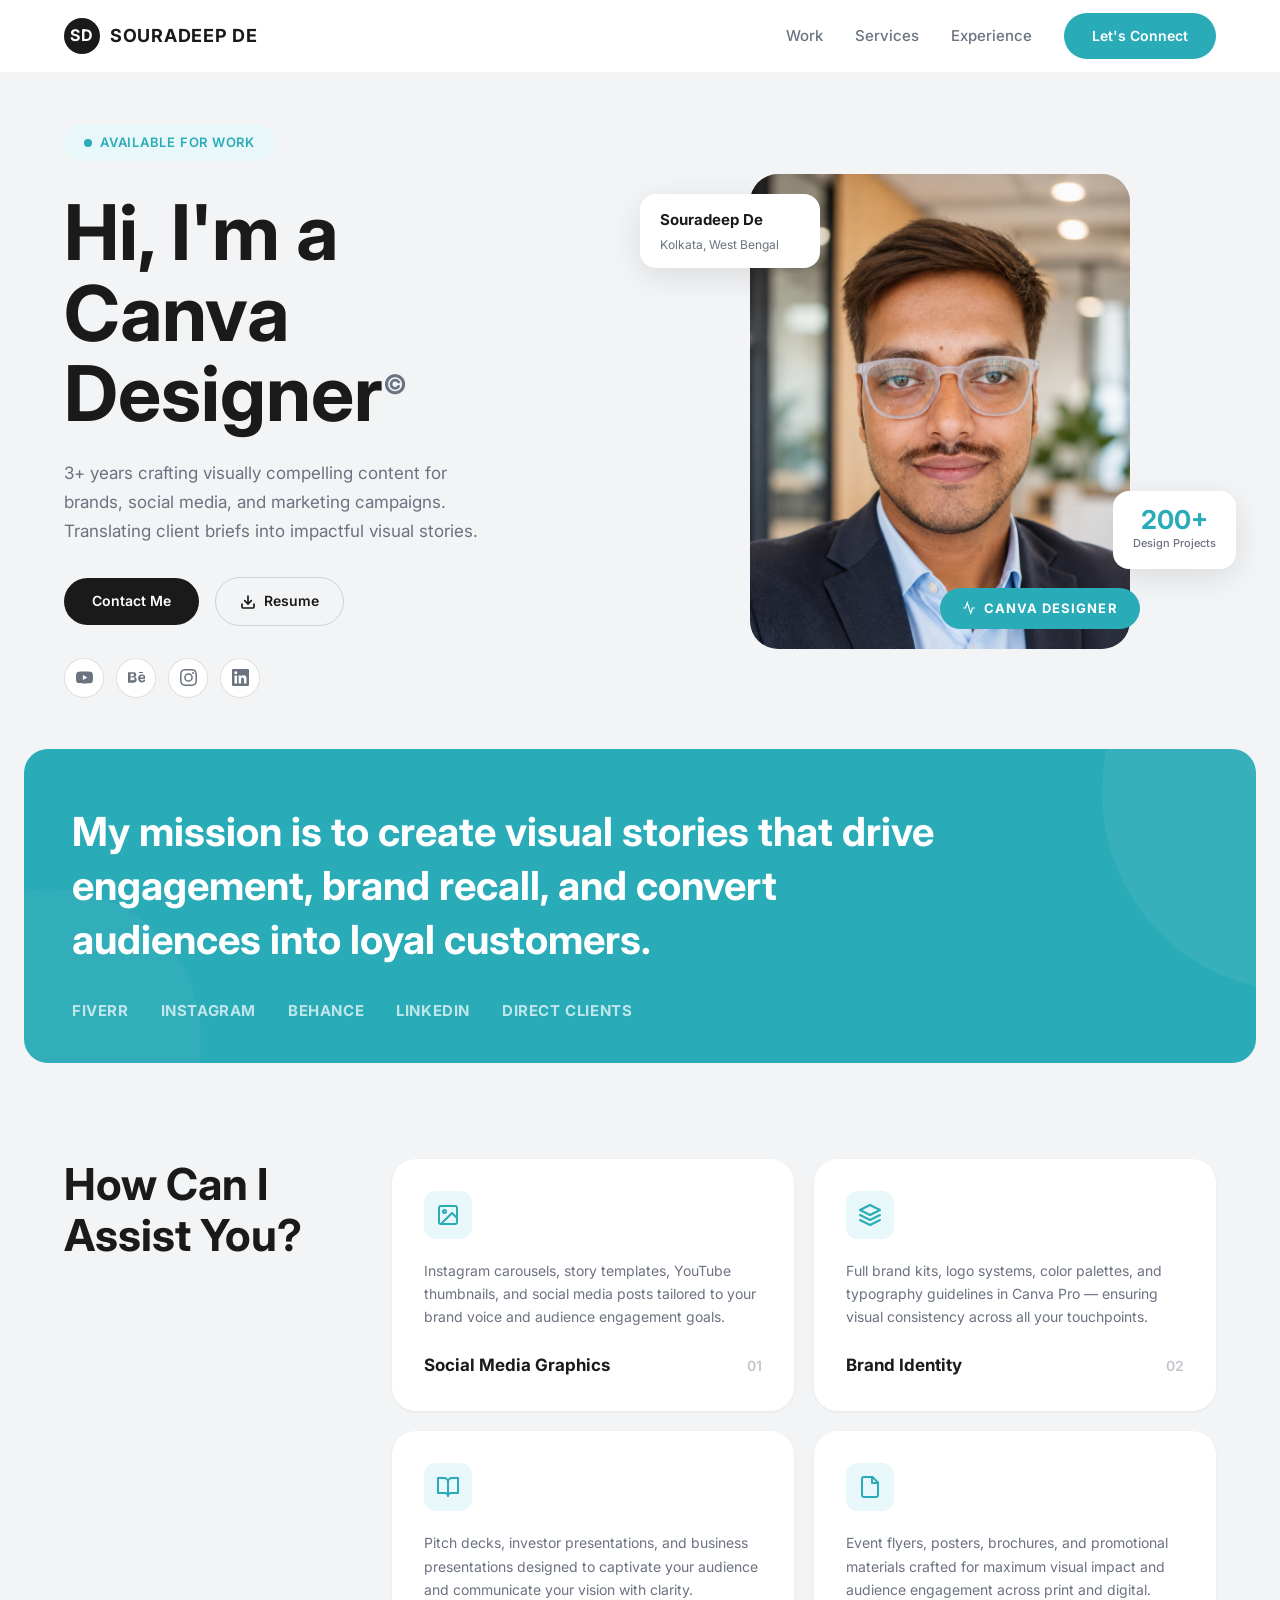
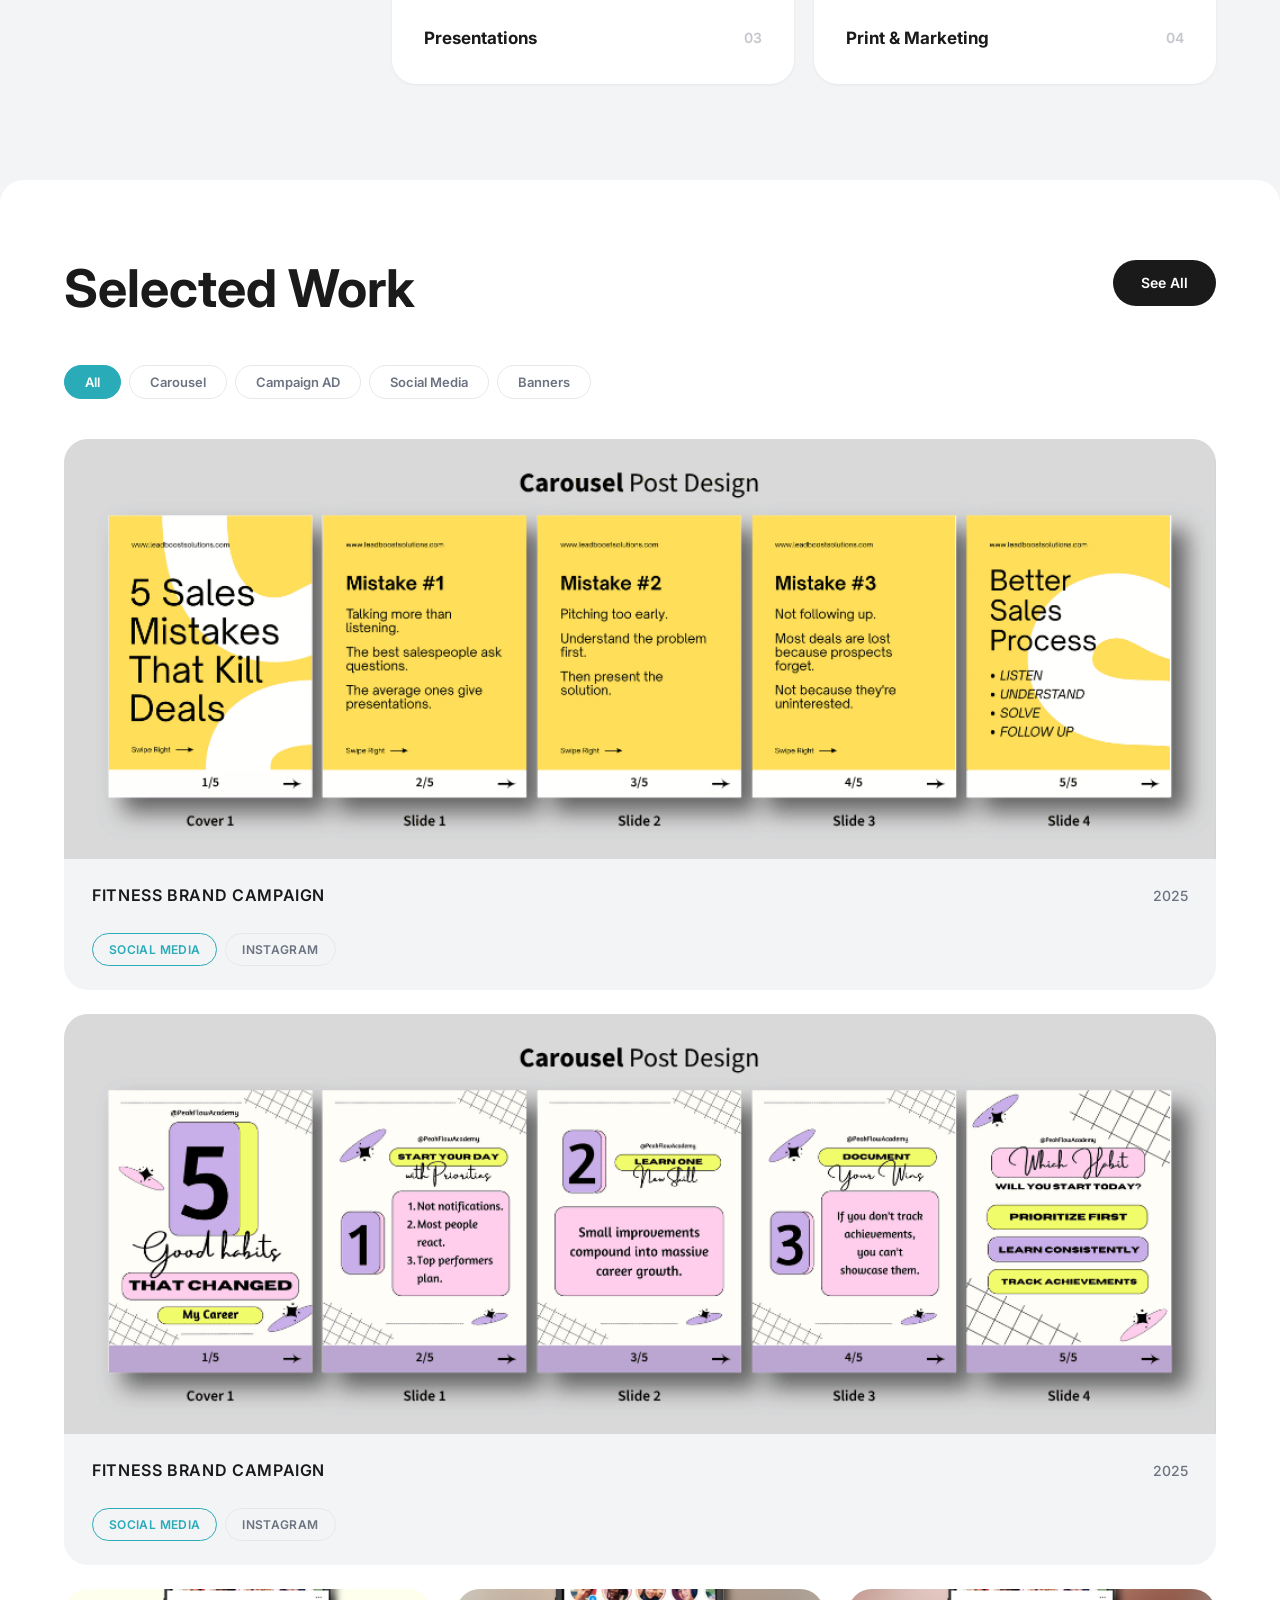
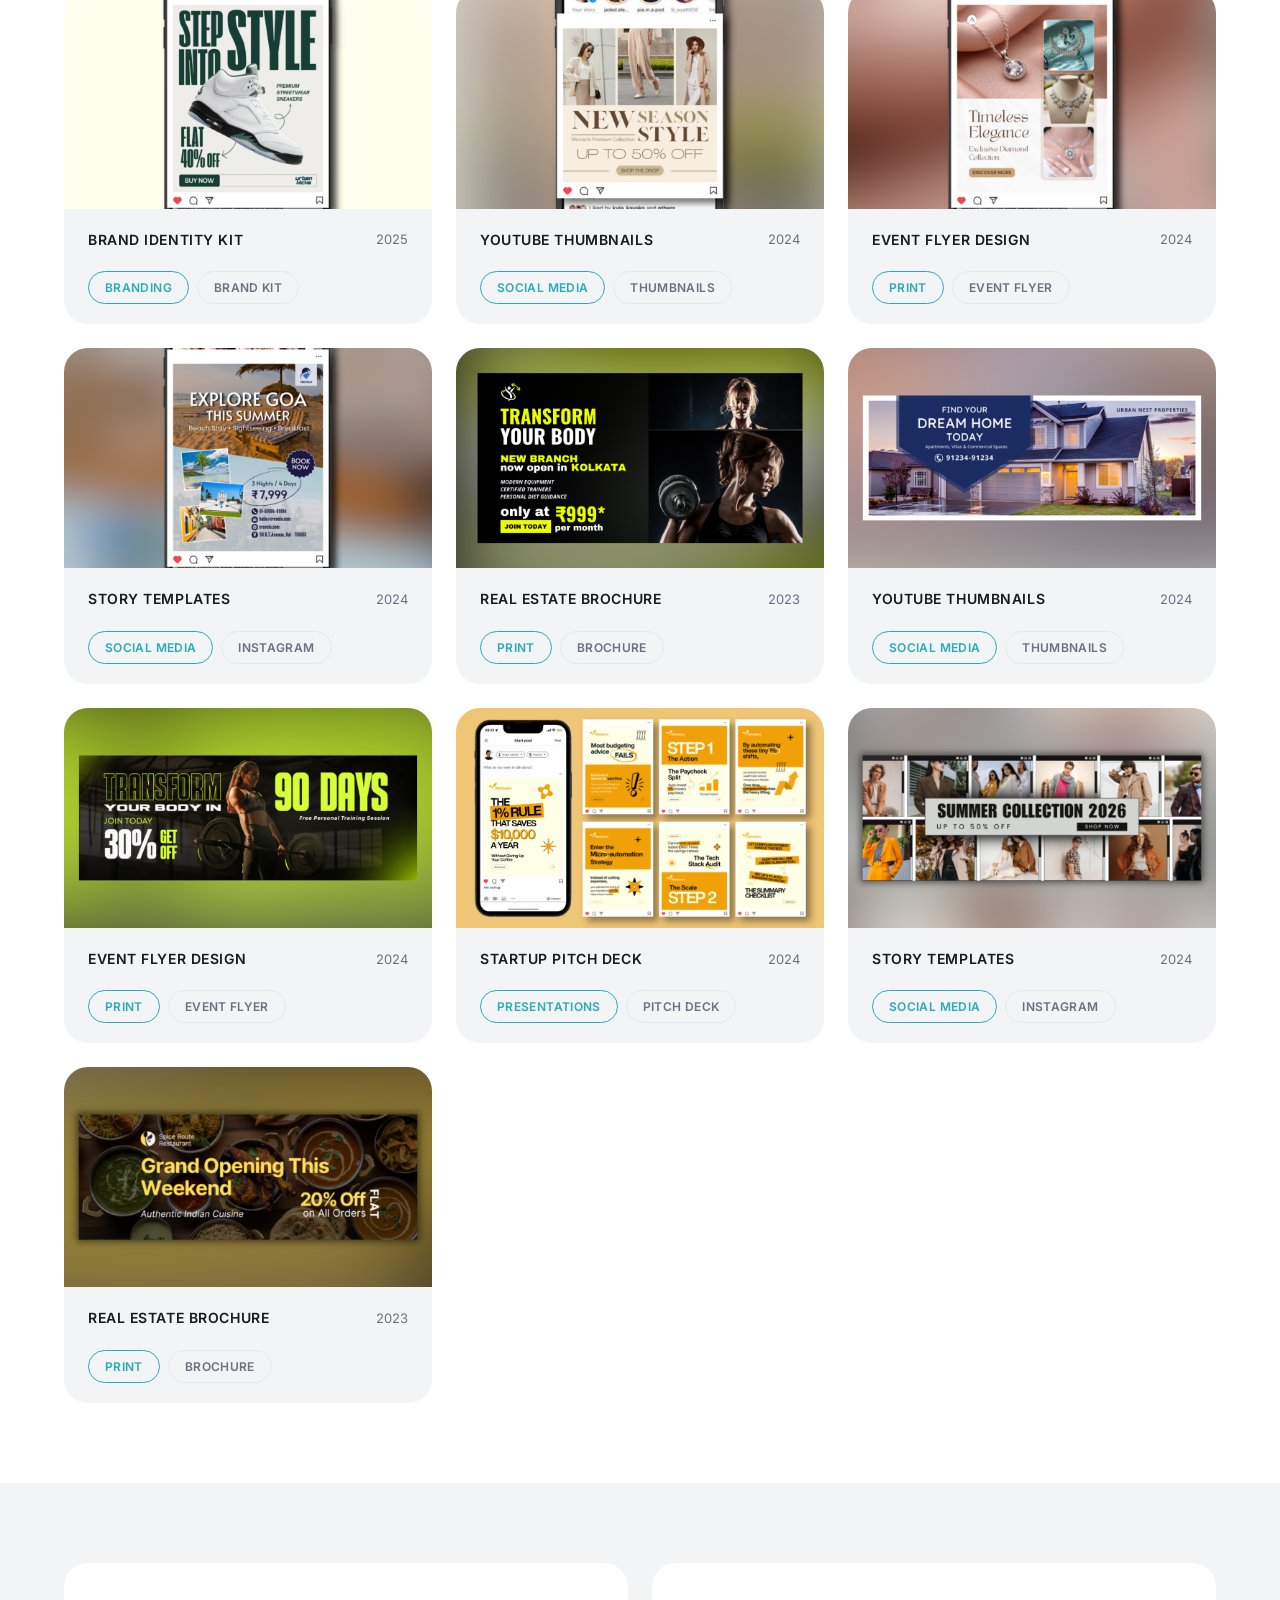
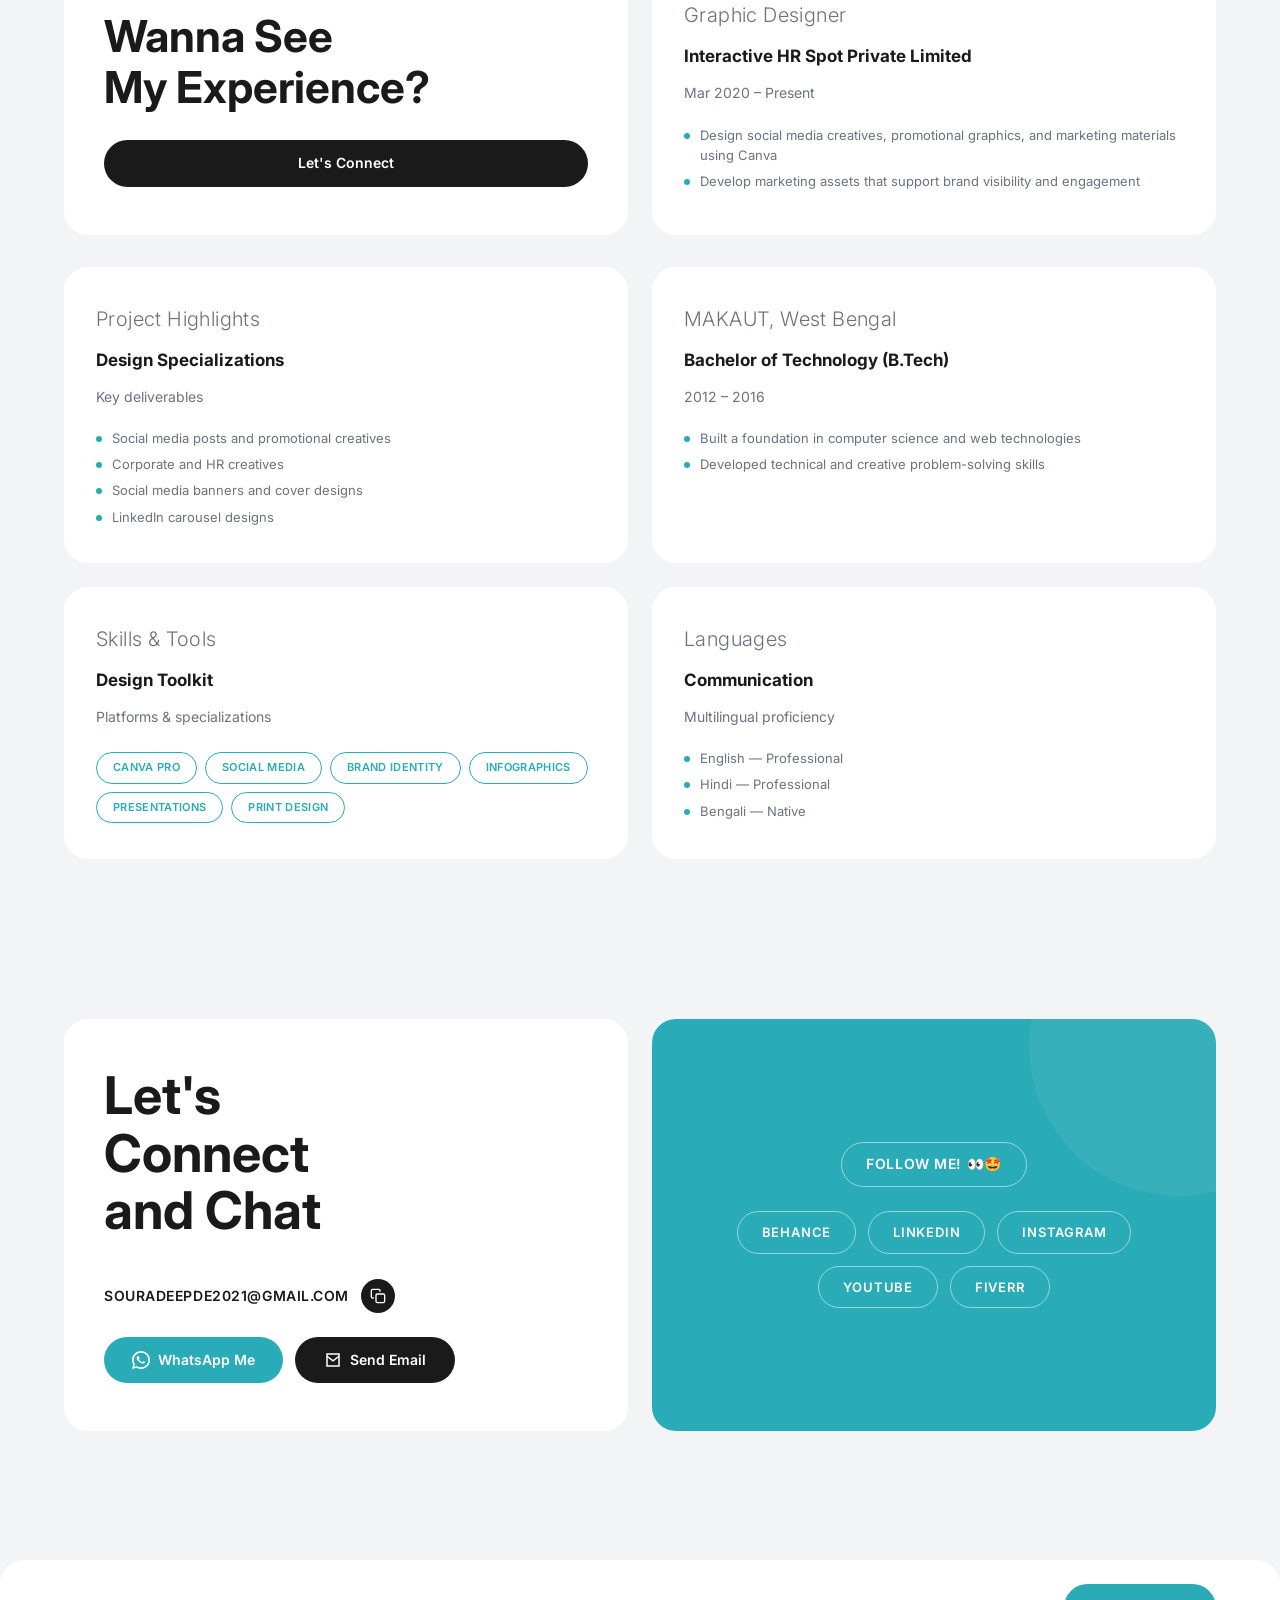
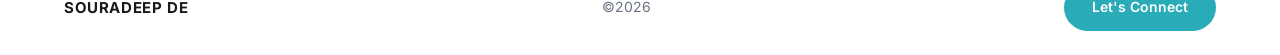
==== index.html @ 93e97016 "Updated portfolio website" ====
<!DOCTYPE html>
<html lang="en">
<head>
  <meta charset="UTF-8">
  <meta name="viewport" content="width=device-width, initial-scale=1.0">
  <title>Souradeep De — Canva Designer & Visual Content Creator</title>
  <meta name="description" content="Creative Canva Designer with 3+ years of experience crafting visual content for brands, social media, and marketing campaigns. 100+ projects delivered for 40+ clients.">
  <meta name="author" content="Souradeep De">
  <meta property="og:title" content="Souradeep De — Canva Designer & Visual Content Creator">
  <meta property="og:description" content="Portfolio of a creative Canva Designer specializing in brand identity, social media graphics, presentations, and print design.">
  <meta property="og:type" content="website">
  <link rel="preconnect" href="https://fonts.googleapis.com">
  <link rel="preconnect" href="https://fonts.gstatic.com" crossorigin>
  <link href="https://fonts.googleapis.com/css2?family=Inter:wght@400;500;600;700&display=swap" rel="stylesheet">
  <link rel="stylesheet" href="style.css">
</head>
<body>

  <!-- ====== NAVBAR ====== -->
  <nav class="navbar" id="navbar" role="navigation" aria-label="Main navigation">
    <div class="container">
      <a href="#" class="navbar__logo" aria-label="Souradeep De — Home">
        <span class="navbar__logo-icon">SD</span>
        SOURADEEP DE
      </a>
      <div class="navbar__links">
        <a href="#work" class="navbar__link">Work</a>
        <a href="#services" class="navbar__link">Services</a>
        <a href="#experience" class="navbar__link">Experience</a>
        <a href="#contact" class="btn btn--teal" id="nav-book-call">Let's Connect</a>
      </div>
      <button class="navbar__hamburger" id="hamburger" aria-label="Toggle navigation menu" aria-expanded="false">
        <span></span>
        <span></span>
        <span></span>
      </button>
    </div>
  </nav>

  <!-- Mobile Nav Overlay -->
  <div class="mobile-nav" id="mobile-nav" role="dialog" aria-label="Mobile navigation">
    <a href="#work" class="mobile-nav__link">Work</a>
    <a href="#services" class="mobile-nav__link">Services</a>
    <a href="#experience" class="mobile-nav__link">Experience</a>
    <a href="#contact" class="btn btn--teal">Let's Connect</a>
  </div>

  <main>
    <!-- ====== HERO ====== -->
    <section class="hero" id="hero">
      <div class="container">
        <div class="hero__content">
          <div class="hero__badge">
            <span class="hero__badge-dot"></span>
            Available for Work
          </div>
          <h1 class="hero__title">
            Hi, I'm a<br>Canva Designer<span class="copyright">©</span>
          </h1>
          <p class="hero__subtitle">
            3+ years crafting visually compelling content for brands, social media, and marketing campaigns. Translating client briefs into impactful visual stories.
          </p>
          <div class="hero__actions">
            <a href="#contact" class="btn btn--primary">Contact Me</a>
            <a href="assets/resume/SOURADEEP-DE-RESUME.pdf" download class="btn btn--download">
              <svg width="16" height="16" viewBox="0 0 24 24" fill="none" stroke="currentColor" stroke-width="2.5" stroke-linecap="round" stroke-linejoin="round"><path d="M21 15v4a2 2 0 0 1-2 2H5a2 2 0 0 1-2-2v-4"/><polyline points="7 10 12 15 17 10"/><line x1="12" y1="15" x2="12" y2="3"/></svg>
              Resume
            </a>
          </div>
          <div class="hero__socials">
            <a href="https://www.youtube.com/@souradeepdeofficial" target="_blank" rel="noopener noreferrer" class="hero__social-icon" aria-label="LinkedIn">
              <svg viewBox="0 0 24 24" fill="currentColor"><path d="M23.498 6.186a2.997 2.997 0 0 0-2.11-2.12C19.505 3.5 12 3.5 12 3.5s-7.505 0-9.388.566a2.997 2.997 0 0 0-2.11 2.12C0 8.08 0 12 0 12s0 3.92.502 5.814a2.997 2.997 0 0 0 2.11 2.12C4.495 20.5 12 20.5 12 20.5s7.505 0 9.388-.566a2.997 2.997 0 0 0 2.11-2.12C24 15.92 24 12 24 12s0-3.92-.502-5.814zM9.75 15.568V8.432L16.02 12l-6.27 3.568z"/></svg>
            </a>
            <a href="https://www.behance.net/souradeepdeofficial" target="_blank" rel="noopener noreferrer" class="hero__social-icon" aria-label="LinkedIn">
              <svg viewBox="0 0 24 24" fill="currentColor"><path d="M6.938 4.503c.702 0 1.34.06 1.92.188.577.13 1.07.33 1.485.61.41.28.733.65.96 1.12.225.47.34 1.05.34 1.73 0 .74-.17 1.36-.507 1.86-.338.5-.837.9-1.502 1.22.906.26 1.576.72 2.022 1.37.448.66.665 1.45.665 2.36 0 .75-.13 1.39-.41 1.93-.28.55-.67 1-1.16 1.35-.48.348-1.05.6-1.67.767-.63.16-1.3.245-2.04.245H0V4.51h6.938v-.007zM6.545 10.16c.6 0 1.09-.15 1.47-.465.38-.32.57-.77.57-1.36 0-.33-.06-.6-.18-.81-.12-.21-.29-.38-.5-.5-.21-.12-.46-.21-.74-.26-.28-.05-.58-.08-.9-.08H3.49v3.47h3.055zm.17 5.66c.35 0 .69-.03 1.01-.1.32-.06.6-.17.84-.31.24-.14.43-.34.57-.58.14-.24.21-.55.21-.93 0-.74-.21-1.28-.64-1.61-.43-.33-1.01-.5-1.73-.5H3.49v4.03h3.225zM15.4 4.14h5.73v1.57H15.4V4.14zm2.85 11.79c.413.42.996.63 1.746.63.535 0 1.01-.14 1.43-.41.42-.27.66-.56.78-.86h2.57c-.41 1.29-1.06 2.225-1.91 2.82-.86.59-1.9.88-3.12.88-.85 0-1.62-.14-2.3-.42-.68-.28-1.26-.68-1.73-1.18-.47-.5-.83-1.1-1.08-1.8-.25-.69-.38-1.46-.38-2.28 0-.79.13-1.54.39-2.24.26-.7.63-1.3 1.1-1.82.47-.51 1.05-.92 1.71-1.21.66-.3 1.41-.45 2.23-.45.9 0 1.69.18 2.36.53.67.36 1.22.83 1.66 1.44.44.6.75 1.3.94 2.1.19.79.26 1.65.2 2.56h-7.64c.04.91.34 1.67.76 2.08zm3.04-5.67c-.32-.37-.82-.56-1.49-.56-.44 0-.8.08-1.1.24-.3.16-.55.36-.73.6-.18.24-.3.49-.38.76-.08.27-.13.52-.15.77h4.82c-.08-.72-.35-1.27-.67-1.64l-.3.03z"/></svg>
            </a>
            <a href="https://www.instagram.com/souradeepdeofficial/" target="_blank" rel="noopener noreferrer" class="hero__social-icon" aria-label="LinkedIn">
              <svg viewBox="0 0 24 24" fill="currentColor"><path d="M12 2.163c3.204 0 3.584.012 4.85.07 3.252.148 4.771 1.691 4.919 4.919.058 1.265.069 1.645.069 4.849 0 3.205-.012 3.584-.069 4.849-.149 3.225-1.664 4.771-4.919 4.919-1.266.058-1.644.07-4.85.07-3.204 0-3.584-.012-4.849-.07-3.26-.149-4.771-1.699-4.919-4.92-.058-1.265-.07-1.644-.07-4.849 0-3.204.013-3.583.07-4.849.149-3.227 1.664-4.771 4.919-4.919 1.266-.057 1.645-.069 4.849-.069zM12 0C8.741 0 8.333.014 7.053.072 2.695.272.273 2.69.073 7.052.014 8.333 0 8.741 0 12c0 3.259.014 3.668.072 4.948.2 4.358 2.618 6.78 6.98 6.98C8.333 23.986 8.741 24 12 24c3.259 0 3.668-.014 4.948-.072 4.354-.2 6.782-2.618 6.979-6.98.059-1.28.073-1.689.073-4.948 0-3.259-.014-3.667-.072-4.947-.196-4.354-2.617-6.78-6.979-6.98C15.668.014 15.259 0 12 0zm0 5.838a6.162 6.162 0 100 12.324 6.162 6.162 0 000-12.324zM12 16a4 4 0 110-8 4 4 0 010 8zm6.406-11.845a1.44 1.44 0 100 2.881 1.44 1.44 0 000-2.881z"/></svg>
            </a>
            <a href="https://www.linkedin.com/in/souradeepdeofficial/" target="_blank" rel="noopener noreferrer" class="hero__social-icon" aria-label="LinkedIn">
              <svg viewBox="0 0 24 24" fill="currentColor"><path d="M20.447 20.452h-3.554v-5.569c0-1.328-.027-3.037-1.852-3.037-1.853 0-2.136 1.445-2.136 2.939v5.667H9.351V9h3.414v1.561h.046c.477-.9 1.637-1.85 3.37-1.85 3.601 0 4.267 2.37 4.267 5.455v6.286zM5.337 7.433c-1.144 0-2.063-.926-2.063-2.065 0-1.138.92-2.063 2.063-2.063 1.14 0 2.064.925 2.064 2.063 0 1.139-.925 2.065-2.064 2.065zm1.782 13.019H3.555V9h3.564v11.452zM22.225 0H1.771C.792 0 0 .774 0 1.729v20.542C0 23.227.792 24 1.771 24h20.451C23.2 24 24 23.227 24 22.271V1.729C24 .774 23.2 0 22.222 0h.003z"/></svg>
            </a>
          </div>
        </div>

        <div class="hero__visual">
          <!-- Floating name card top-left -->
          <div class="hero__float-card hero__float-card--name">
            <strong>Souradeep De</strong>
            <span>Kolkata, West Bengal</span>
          </div>

          <!-- Main photo -->
          <div class="hero__photo-wrap">
            <img src="assets/images/profile.png" alt="Souradeep De — Canva Designer" class="hero__photo">
          </div>

          <!-- Floating projects badge bottom-right -->
          <div class="hero__float-card hero__float-card--projects">
            <span class="hero__float-number">200+</span>
            <span class="hero__float-label">Design Projects</span>
          </div>

          <!-- Bottom teal role badge -->
          <div class="hero__role-badge">
            <svg viewBox="0 0 24 24" fill="none" stroke="currentColor" stroke-width="2" width="14" height="14"><polyline points="22 12 18 12 15 21 9 3 6 12 2 12"/></svg>
            Canva Designer
          </div>
        </div>
      </div>
    </section>

    <!-- ====== MISSION BANNER ====== -->
    <section class="mission-banner reveal" aria-label="Mission statement">
      <p class="mission-banner__text">
        My mission is to create visual stories that drive engagement, brand recall, and convert audiences into loyal customers.
      </p>
      <div class="mission-banner__clients">
        <span>Fiverr</span>
        <span>Instagram</span>
        <span>Behance</span>
        <span>LinkedIn</span>
        <span>Direct Clients</span>
      </div>
    </section>

    <!-- ====== SERVICES ====== -->
    <section class="services section" id="services">
      <div class="container">
        <h2 class="services__heading reveal">How Can I<br>Assist You?</h2>
        <div class="services__grid">
          <article class="service-card reveal">
            <div class="service-card__icon">
              <svg viewBox="0 0 24 24" fill="none" stroke="currentColor" stroke-width="2" stroke-linecap="round" stroke-linejoin="round"><rect x="3" y="3" width="18" height="18" rx="2"/><circle cx="8.5" cy="8.5" r="1.5"/><path d="M21 15l-5-5L5 21"/></svg>
            </div>
            <p class="service-card__desc">Instagram carousels, story templates, YouTube thumbnails, and social media posts tailored to your brand voice and audience engagement goals.</p>
            <div class="service-card__footer">
              <span class="service-card__title">Social Media Graphics</span>
              <span class="service-card__num">01</span>
            </div>
          </article>
          <article class="service-card reveal">
            <div class="service-card__icon">
              <svg viewBox="0 0 24 24" fill="none" stroke="currentColor" stroke-width="2" stroke-linecap="round" stroke-linejoin="round"><path d="M12 2L2 7l10 5 10-5-10-5z"/><path d="M2 17l10 5 10-5"/><path d="M2 12l10 5 10-5"/></svg>
            </div>
            <p class="service-card__desc">Full brand kits, logo systems, color palettes, and typography guidelines in Canva Pro — ensuring visual consistency across all your touchpoints.</p>
            <div class="service-card__footer">
              <span class="service-card__title">Brand Identity</span>
              <span class="service-card__num">02</span>
            </div>
          </article>
          <article class="service-card reveal">
            <div class="service-card__icon">
              <svg viewBox="0 0 24 24" fill="none" stroke="currentColor" stroke-width="2" stroke-linecap="round" stroke-linejoin="round"><path d="M2 3h6a4 4 0 014 4v14a3 3 0 00-3-3H2z"/><path d="M22 3h-6a4 4 0 00-4 4v14a3 3 0 013-3h7z"/></svg>
            </div>
            <p class="service-card__desc">Pitch decks, investor presentations, and business presentations designed to captivate your audience and communicate your vision with clarity.</p>
            <div class="service-card__footer">
              <span class="service-card__title">Presentations</span>
              <span class="service-card__num">03</span>
            </div>
          </article>
          <article class="service-card reveal">
            <div class="service-card__icon">
              <svg viewBox="0 0 24 24" fill="none" stroke="currentColor" stroke-width="2" stroke-linecap="round" stroke-linejoin="round"><path d="M14.5 2H6a2 2 0 00-2 2v16a2 2 0 002 2h12a2 2 0 002-2V7.5L14.5 2z"/><polyline points="14 2 14 8 20 8"/></svg>
            </div>
            <p class="service-card__desc">Event flyers, posters, brochures, and promotional materials crafted for maximum visual impact and audience engagement across print and digital.</p>
            <div class="service-card__footer">
              <span class="service-card__title">Print & Marketing</span>
              <span class="service-card__num">04</span>
            </div>
          </article>
        </div>
      </div>
    </section>

    <!-- ====== PORTFOLIO ====== -->
    <section class="portfolio section" id="work">
      <div class="container">
        <div class="portfolio__header">
          <h2 class="portfolio__title reveal">Selected Work</h2>
          <a href="#" class="btn btn--primary" id="see-all-btn">See All</a>
        </div>
        <div class="portfolio__filters reveal">
          <button class="filter-pill active" data-filter="all">All</button>
          <button class="filter-pill" data-filter="carousel">Carousel</button>
          <button class="filter-pill" data-filter="campaign-ad">Campaign AD</button>
          <button class="filter-pill" data-filter="social-media">Social Media</button>
          <button class="filter-pill" data-filter="banners">Banners</button>
        </div>
        <div class="portfolio__featured reveal" data-category="carousel">
          <div class="portfolio__featured-img">
            <img src="assets/images/projects/design-14-06-2026-12-13.png" alt="Social media graphics project — Instagram carousel design for a fitness brand" loading="lazy" width="1200" height="800">
          </div>
          <div class="portfolio__featured-info">
            <span class="portfolio__featured-name">Fitness Brand Campaign</span>
            <span class="portfolio__featured-year">2025</span>
          </div>
          <div class="portfolio__featured-tags">
            <span class="tag tag--teal">Social Media</span>
            <span class="tag tag--gray">Instagram</span>
          </div>
        </div>
        <div class="portfolio__featured reveal" data-category="carousel">
          <div class="portfolio__featured-img">
            <img src="assets/images/projects/design-14-06-2026-12-23.png" alt="Social media graphics project — Instagram carousel design for a fitness brand" loading="lazy" width="1200" height="800">
          </div>
          <div class="portfolio__featured-info">
            <span class="portfolio__featured-name">Fitness Brand Campaign</span>
            <span class="portfolio__featured-year">2025</span>
          </div>
          <div class="portfolio__featured-tags">
            <span class="tag tag--teal">Social Media</span>
            <span class="tag tag--gray">Instagram</span>
          </div>
        </div>
        <div class="portfolio__grid">
          <article class="project-card reveal" data-category="social-media">
            <div class="project-card__img"><img src="assets/images/projects/design-14-06-2026-12-33.png" alt="Brand identity kit design" loading="lazy" width="1200" height="800"></div>
            <div class="project-card__info"><span class="project-card__name">Brand Identity Kit</span><span class="project-card__year">2025</span></div>
            <div class="project-card__tags"><span class="tag tag--teal">Branding</span><span class="tag tag--gray">Brand Kit</span></div>
          </article>
          <article class="project-card reveal" data-category="social-media">
            <div class="project-card__img"><img src="assets/images/projects/design-14-06-2026-13-09.png" alt="YouTube thumbnail designs" loading="lazy" width="1200" height="800"></div>
            <div class="project-card__info"><span class="project-card__name">YouTube Thumbnails</span><span class="project-card__year">2024</span></div>
            <div class="project-card__tags"><span class="tag tag--teal">Social Media</span><span class="tag tag--gray">Thumbnails</span></div>
          </article>
          <article class="project-card reveal" data-category="social-media">
            <div class="project-card__img"><img src="assets/images/projects/design-14-06-2026-12-50.png" alt="Creative event flyer design" loading="lazy" width="1200" height="800"></div>
            <div class="project-card__info"><span class="project-card__name">Event Flyer Design</span><span class="project-card__year">2024</span></div>
            <div class="project-card__tags"><span class="tag tag--teal">Print</span><span class="tag tag--gray">Event Flyer</span></div>
          </article>
          <article class="project-card reveal" data-category="social-media">
            <div class="project-card__img"><img src="assets/images/projects/design-14-06-2026-13-15.png" alt="Instagram story templates" loading="lazy" width="1200" height="800"></div>
            <div class="project-card__info"><span class="project-card__name">Story Templates</span><span class="project-card__year">2024</span></div>
            <div class="project-card__tags"><span class="tag tag--teal">Social Media</span><span class="tag tag--gray">Instagram</span></div>
          </article>
          <article class="project-card reveal" data-category="campaign-ad">
            <div class="project-card__img"><img src="assets/images/projects/design-14-06-2026-15-03.png" alt="Tri-fold brochure design" loading="lazy" width="1200" height="800"></div>
            <div class="project-card__info"><span class="project-card__name">Real Estate Brochure</span><span class="project-card__year">2023</span></div>
            <div class="project-card__tags"><span class="tag tag--teal">Print</span><span class="tag tag--gray">Brochure</span></div>
          </article>
          <article class="project-card reveal" data-category="banners">
            <div class="project-card__img"><img src="assets/images/projects/design-14-06-2026-15-20.png" alt="YouTube thumbnail designs" loading="lazy" width="1200" height="800"></div>
            <div class="project-card__info"><span class="project-card__name">YouTube Thumbnails</span><span class="project-card__year">2024</span></div>
            <div class="project-card__tags"><span class="tag tag--teal">Social Media</span><span class="tag tag--gray">Thumbnails</span></div>
          </article>
          <article class="project-card reveal" data-category="banners">
            <div class="project-card__img"><img src="assets/images/projects/design-14-06-2026-15-12.png" alt="Creative event flyer design" loading="lazy" width="1200" height="800"></div>
            <div class="project-card__info"><span class="project-card__name">Event Flyer Design</span><span class="project-card__year">2024</span></div>
            <div class="project-card__tags"><span class="tag tag--teal">Print</span><span class="tag tag--gray">Event Flyer</span></div>
          </article>
          <article class="project-card reveal" data-category="carousel">
            <div class="project-card__img"><img src="assets/images/projects/design-14-06-2026-12-34.png" alt="Startup pitch deck presentation design" loading="lazy" width="1200" height="800"></div>
            <div class="project-card__info"><span class="project-card__name">Startup Pitch Deck</span><span class="project-card__year">2024</span></div>
            <div class="project-card__tags"><span class="tag tag--teal">Presentations</span><span class="tag tag--gray">Pitch Deck</span></div>
          </article>
          <article class="project-card reveal" data-category="banners">
            <div class="project-card__img"><img src="assets/images/projects/design-14-06-2026-15-07.png" alt="Instagram story templates" loading="lazy" width="1200" height="800"></div>
            <div class="project-card__info"><span class="project-card__name">Story Templates</span><span class="project-card__year">2024</span></div>
            <div class="project-card__tags"><span class="tag tag--teal">Social Media</span><span class="tag tag--gray">Instagram</span></div>
          </article>
          <article class="project-card reveal" data-category="banners">
            <div class="project-card__img"><img src="assets/images/projects/design-14-06-2026-15-09.png" alt="Tri-fold brochure design" loading="lazy" width="1200" height="800"></div>
            <div class="project-card__info"><span class="project-card__name">Real Estate Brochure</span><span class="project-card__year">2023</span></div>
            <div class="project-card__tags"><span class="tag tag--teal">Print</span><span class="tag tag--gray">Brochure</span></div>
          </article>
        </div>
      </div>
    </section>

    <!-- ====== EXPERIENCE ====== -->
    <section class="experience section" id="experience">
      <div class="container">
        <div class="experience__top">
          <div class="experience__heading-card reveal">
            <h2>Wanna See<br>My Experience?</h2>
            <a href="#contact" class="btn btn--primary" id="exp-book-call">Let's Connect</a>
          </div>
          <article class="exp-card reveal">
            <span class="exp-card__company">Graphic Designer</span>
            <h3 class="exp-card__role">Interactive HR Spot Private Limited</h3>
            <span class="exp-card__date">Mar 2020 – Present</span>
            <ul class="exp-card__highlights">
              <li>Design social media creatives, promotional graphics, and marketing materials using Canva</li>
              <li>Develop marketing assets that support brand visibility and engagement</li>
            </ul>
          </article>
        </div>
        <div class="experience__grid">
          <article class="exp-card reveal">
            <span class="exp-card__company">Project Highlights</span>
            <h3 class="exp-card__role">Design Specializations</h3>
            <span class="exp-card__date">Key deliverables</span>
            <ul class="exp-card__highlights">
              <li>Social media posts and promotional creatives</li>
              <li>Corporate and HR creatives</li>
              <li>Social media banners and cover designs</li>
              <li>LinkedIn carousel designs</li>
            </ul>
          </article>
          <article class="exp-card reveal">
            <span class="exp-card__company">MAKAUT, West Bengal</span>
            <h3 class="exp-card__role">Bachelor of Technology (B.Tech)</h3>
            <span class="exp-card__date">2012 – 2016</span>
            <ul class="exp-card__highlights">
              <li>Built a foundation in computer science and web technologies</li>
              <li>Developed technical and creative problem-solving skills</li>
            </ul>
          </article>
          <article class="exp-card reveal">
            <span class="exp-card__company">Skills & Tools</span>
            <h3 class="exp-card__role">Design Toolkit</h3>
            <span class="exp-card__date">Platforms & specializations</span>
            <div class="exp-card__highlights" style="display:flex; flex-wrap:wrap; gap:8px; flex-direction:row; margin-top:12px;">
              <span class="tag tag--teal" style="font-size:11px;">Canva Pro</span>
              <span class="tag tag--teal" style="font-size:11px;">Social Media</span>
              <span class="tag tag--teal" style="font-size:11px;">Brand Identity</span>
              <span class="tag tag--teal" style="font-size:11px;">Infographics</span>
              <span class="tag tag--teal" style="font-size:11px;">Presentations</span>
              <span class="tag tag--teal" style="font-size:11px;">Print Design</span>
            </div>
          </article>
          <article class="exp-card reveal">
            <span class="exp-card__company">Languages</span>
            <h3 class="exp-card__role">Communication</h3>
            <span class="exp-card__date">Multilingual proficiency</span>
            <ul class="exp-card__highlights">
              <li>English — Professional</li>
              <li>Hindi — Professional</li>
              <li>Bengali — Native</li>
            </ul>
          </article>
        </div>
      </div>
    </section>

    <!-- ====== CONNECT & CONTACT ====== -->
    <section class="connect section" id="contact">
      <div class="container">
        <div class="connect__grid reveal">
          <div class="connect-left">
            <h2>Let's<br>Connect<br>and Chat</h2>
            <div class="connect-left__email" id="copy-email">
              <span>souradeepde2021@gmail.com</span>

              <span class="connect-left__copy-icon">
                <svg width="16" height="16" viewBox="0 0 24 24" fill="none"
                  stroke="currentColor" stroke-width="2"
                  stroke-linecap="round" stroke-linejoin="round">
                  <rect x="9" y="9" width="13" height="13" rx="2"></rect>
                  <path d="M5 15H4a2 2 0 0 1-2-2V4a2 2 0 0 1 2-2h9a2 2 0 0 1 2 2v1"></path>
                </svg>
              </span>

              <span class="copy-message">Copied!</span>
            </div>

            <div class="connect-cta">
              <a href="https://wa.me/918961847276" target="_blank" rel="noopener noreferrer" class="btn btn--teal">
                <svg width="18" height="18" viewBox="0 0 24 24" fill="currentColor">
                  <path d="M20.52 3.48A11.8 11.8 0 0012.04 0C5.42 0 .03 5.39.03 12c0 2.11.55 4.18 1.59 6.01L0 24l6.16-1.61A11.94 11.94 0 0012.04 24C18.65 24 24 18.61 24 12c0-3.2-1.25-6.2-3.48-8.52zM12.04 21.8c-1.8 0-3.57-.48-5.12-1.39l-.37-.22-3.65.95.97-3.56-.24-.37A9.75 9.75 0 012.23 12c0-5.41 4.4-9.81 9.81-9.81 2.62 0 5.08 1.02 6.93 2.87A9.73 9.73 0 0121.84 12c0 5.41-4.4 9.8-9.8 9.8zm5.38-7.35c-.29-.14-1.72-.85-1.99-.95-.27-.1-.47-.14-.67.15-.2.29-.77.95-.94 1.14-.17.2-.34.22-.63.08-.29-.14-1.22-.45-2.33-1.44-.86-.77-1.44-1.72-1.61-2.01-.17-.29-.02-.44.13-.58.13-.13.29-.34.43-.51.14-.17.19-.29.29-.48.1-.19.05-.36-.02-.51-.07-.14-.67-1.62-.92-2.22-.24-.58-.48-.5-.67-.51h-.57c-.19 0-.48.07-.73.36-.24.29-.95.93-.95 2.28 0 1.34.97 2.64 1.11 2.82.14.19 1.9 2.9 4.61 4.06.65.28 1.16.45 1.56.58.65.21 1.24.18 1.71.11.52-.08 1.72-.7 1.96-1.38.24-.68.24-1.26.17-1.38-.07-.12-.27-.19-.56-.33z"/>
                </svg>
                WhatsApp Me
              </a>

              <a href="mailto:souradeepde2021@gmail.com" class="btn btn--primary">
                <svg width="18" height="18" viewBox="0 0 24 24" fill="none" stroke="currentColor" stroke-width="2">
                  <path d="M4 4h16v16H4z"/>
                  <path d="M4 7l8 6 8-6"/>
                </svg>
                Send Email
              </a>
            </div>
          </div>
          <div class="connect-right">
            <span class="connect-right__follow">Follow Me! 👀🤩</span>
            <div class="connect-right__links">
              <a href="https://www.behance.net/souradeepdeofficial" target="_blank" rel="noopener noreferrer">Behance</a>
              <a href="https://www.linkedin.com/in/souradeepdeofficial/" target="_blank" rel="noopener noreferrer">LinkedIn</a>
              <a href="https://www.instagram.com/souradeepdeofficial/" target="_blank" rel="noopener noreferrer">Instagram</a>
              <a href="https://www.youtube.com/@souradeepdeofficial" target="_blank" rel="noopener noreferrer">YouTube</a>
              <a href="https://www.fiverr.com/souradeep_de" target="_blank" rel="noopener noreferrer">Fiverr</a>
            </div>
          </div>
        </div>
      </div>
    </section>
  </main>

  <!-- ====== FOOTER ====== -->
  <footer class="footer" role="contentinfo">
    <div class="container">
      <span class="footer__name">SOURADEEP DE</span>
      <span class="footer__copy">©<span id="current-year"></span></span>
      <a href="#contact" class="btn btn--teal" id="footer-book-call">Let's Connect</a>
    </div>
  </footer>

  <!-- ====== LIGHTBOX ====== -->
  <div class="lightbox" id="lightbox" role="dialog" aria-modal="true" aria-label="Image lightbox" hidden>
    <div class="lightbox__backdrop" id="lightbox-backdrop"></div>
    <button class="lightbox__close" id="lightbox-close" aria-label="Close lightbox">
      <svg width="20" height="20" viewBox="0 0 24 24" fill="none" stroke="currentColor" stroke-width="2.5" stroke-linecap="round"><line x1="18" y1="6" x2="6" y2="18"/><line x1="6" y1="6" x2="18" y2="18"/></svg>
    </button>
    <button class="lightbox__nav lightbox__nav--prev" id="lightbox-prev" aria-label="Previous image">
      <svg width="20" height="20" viewBox="0 0 24 24" fill="none" stroke="currentColor" stroke-width="2.5" stroke-linecap="round" stroke-linejoin="round"><polyline points="15 18 9 12 15 6"/></svg>
    </button>
    <div class="lightbox__stage">
      <div class="lightbox__img-wrap">
        <img class="lightbox__img" id="lightbox-img" src="" alt="">
      </div>
      <div class="lightbox__info">
        <div class="lightbox__meta">
          <span class="lightbox__name" id="lightbox-name"></span>
          <span class="lightbox__year" id="lightbox-year"></span>
        </div>
        <div class="lightbox__tags" id="lightbox-tags"></div>
        <div class="lightbox__counter" id="lightbox-counter"></div>
      </div>
    </div>
    <button class="lightbox__nav lightbox__nav--next" id="lightbox-next" aria-label="Next image">
      <svg width="20" height="20" viewBox="0 0 24 24" fill="none" stroke="currentColor" stroke-width="2.5" stroke-linecap="round" stroke-linejoin="round"><polyline points="9 18 15 12 9 6"/></svg>
    </button>
  </div>

  <script src="script.js"></script>
</body>
</html>
---- style.css ----
/* ===== DESIGN TOKENS ===== */
:root {
  --clr-primary: #2AABB8;
  --clr-primary-dark: #228f9b;
  --clr-primary-light: #E8F7F9;
  --clr-bg: #F3F4F6;
  --clr-surface: #FFFFFF;
  --clr-text: #1A1A1A;
  --clr-text-secondary: #6B7280;
  --clr-black: #111111;
  --clr-lavender: #e8e0f0;
  --clr-lavender-light: #f0eaf8;
  --font-primary: 'Inter', system-ui, -apple-system, sans-serif;
  --radius-sm: 8px;
  --radius-md: 16px;
  --radius-lg: 24px;
  --radius-pill: 9999px;
  --shadow-sm: 0 1px 3px rgba(0,0,0,0.06);
  --shadow-md: 0 4px 16px rgba(0,0,0,0.08);
  --shadow-lg: 0 8px 32px rgba(0,0,0,0.10);
  --shadow-hover: 0 12px 40px rgba(0,0,0,0.14);
  --max-width: 1200px;
  --transition: 0.3s cubic-bezier(0.4, 0, 0.2, 1);
}

/* ===== RESET & BASE ===== */
*, *::before, *::after {
  margin: 0;
  padding: 0;
  box-sizing: border-box;
}

html {
  scroll-behavior: smooth;
  scroll-padding-top: 80px;
}

body {
  font-family: var(--font-primary);
  background-color: var(--clr-bg);
  color: var(--clr-text);
  font-size: 16px;
  line-height: 1.6;
  -webkit-font-smoothing: antialiased;
  -moz-osx-font-smoothing: grayscale;
  overflow-x: hidden;
}

img {
  max-width: 100%;
  height: auto;
  display: block;
}

a {
  text-decoration: none;
  color: inherit;
  transition: color var(--transition);
}

button {
  cursor: pointer;
  font-family: var(--font-primary);
  border: none;
  outline: none;
}

ul, ol {
  list-style: none;
}

/* ===== UTILITY ===== */
.container {
  max-width: var(--max-width);
  margin: 0 auto;
  padding: 0 24px;
}

.section {
  padding: 96px 0;
}

.sr-only {
  position: absolute;
  width: 1px;
  height: 1px;
  overflow: hidden;
  clip: rect(0 0 0 0);
  white-space: nowrap;
  border: 0;
}

/* ===== NAVBAR ===== */
.navbar {
  position: sticky;
  top: 0;
  z-index: 1000;
  background: var(--clr-surface);
  border-bottom: 1px solid rgba(0,0,0,0.04);
  backdrop-filter: blur(16px);
  -webkit-backdrop-filter: blur(16px);
}

.navbar .container {
  display: flex;
  align-items: center;
  justify-content: space-between;
  height: 72px;
}

.navbar__logo {
  font-weight: 700;
  font-size: 18px;
  letter-spacing: 0.04em;
  color: var(--clr-text);
  display: flex;
  align-items: center;
  gap: 10px;
}

.navbar__logo-icon {
  width: 36px;
  height: 36px;
  background: var(--clr-text);
  border-radius: 50%;
  display: flex;
  align-items: center;
  justify-content: center;
  color: #fff;
  font-weight: 700;
  font-size: 16px;
}

.navbar__links {
  display: flex;
  align-items: center;
  gap: 32px;
}

.navbar__link {
  font-size: 15px;
  font-weight: 500;
  color: var(--clr-text-secondary);
  transition: color var(--transition);
  position: relative;
}

.navbar__link::after {
  content: '';
  position: absolute;
  bottom: -4px;
  left: 0;
  width: 0;
  height: 2px;
  background: var(--clr-primary);
  transition: width var(--transition);
}

.navbar__link:hover {
  color: var(--clr-text);
}

.navbar__link:hover::after {
  width: 100%;
}

.btn {
  display: inline-flex;
  align-items: center;
  justify-content: center;
  gap: 8px;
  font-weight: 600;
  font-size: 14px;
  padding: 12px 28px;
  border-radius: var(--radius-pill);
  transition: all var(--transition);
  white-space: nowrap;
}

.btn--primary {
  background: var(--clr-text);
  color: #fff;
}

.btn--primary:hover {
  background: var(--clr-primary);
  transform: translateY(-2px);
  box-shadow: var(--shadow-md);
}

.btn--teal {
  background: var(--clr-primary);
  color: #fff;
}

.btn--teal:hover {
  background: var(--clr-primary-dark);
  transform: translateY(-2px);
  box-shadow: 0 8px 24px rgba(42, 171, 184, 0.3);
}

.btn--outline {
  background: transparent;
  color: #fff;
  border: 1.5px solid rgba(255,255,255,0.6);
}

.btn--outline:hover {
  background: rgba(255,255,255,0.15);
  border-color: #fff;
  transform: translateY(-1px);
}

/* Hamburger */
.navbar__hamburger {
  display: none;
  flex-direction: column;
  gap: 5px;
  background: none;
  padding: 8px;
  z-index: 1100;
}

.navbar__hamburger span {
  display: block;
  width: 24px;
  height: 2px;
  background: var(--clr-text);
  border-radius: 2px;
  transition: all var(--transition);
}

.navbar__hamburger.active span:nth-child(1) {
  transform: rotate(45deg) translate(5px, 5px);
}

.navbar__hamburger.active span:nth-child(2) {
  opacity: 0;
}

.navbar__hamburger.active span:nth-child(3) {
  transform: rotate(-45deg) translate(5px, -5px);
}

/* Mobile nav overlay */
.mobile-nav {
  display: none;
  position: fixed;
  inset: 0;
  background: var(--clr-surface);
  z-index: 1050;
  flex-direction: column;
  align-items: center;
  justify-content: center;
  gap: 32px;
  opacity: 0;
  visibility: hidden;
  transition: all 0.4s ease;
}

.mobile-nav.active {
  opacity: 1;
  visibility: visible;
}

.mobile-nav a {
  font-size: 28px;
  font-weight: 600;
  color: var(--clr-text);
  transition: color var(--transition);
}

.mobile-nav a:hover {
  color: var(--clr-primary);
}

/* ===== HERO SECTION ===== */
.hero {
  padding: 48px 0 48px;
  background: var(--clr-bg);
  overflow: hidden;
}

.hero .container {
  display: grid;
  grid-template-columns: 1fr 1fr;
  gap: 48px;
  align-items: center;
  min-height: 580px;
}

.hero__content {
  animation: fadeInUp 0.8s ease forwards;
}

.hero__badge {
  display: inline-flex;
  align-items: center;
  gap: 8px;
  background: var(--clr-primary-light);
  color: var(--clr-primary);
  font-weight: 600;
  font-size: 13px;
  letter-spacing: 0.06em;
  text-transform: uppercase;
  padding: 8px 20px;
  border-radius: var(--radius-pill);
  margin-bottom: 32px;
}

.hero__badge-dot {
  width: 8px;
  height: 8px;
  background: var(--clr-primary);
  border-radius: 50%;
  animation: pulse 2s ease-in-out infinite;
}

.hero__title {
  font-size: clamp(48px, 6vw, 80px);
  font-weight: 700;
  line-height: 1.05;
  color: var(--clr-text);
  margin-bottom: 24px;
}

.hero__title span {
  display: inline;
}

.hero__title .copyright {
  font-size: 0.35em;
  vertical-align: super;
  color: var(--clr-text-secondary);
}

.hero__subtitle {
  font-size: 17px;
  color: var(--clr-text-secondary);
  line-height: 1.7;
  max-width: 440px;
  margin-bottom: 32px;
}

/* CTA buttons row */
.hero__actions {
  display: flex;
  align-items: center;
  gap: 16px;
  flex-wrap: wrap;
  margin-bottom: 32px;
}

.btn--download {
  display: inline-flex;
  align-items: center;
  gap: 8px;
  font-weight: 600;
  font-size: 14px;
  padding: 12px 24px;
  border-radius: var(--radius-pill);
  border: 1.5px solid rgba(0,0,0,0.15);
  background: transparent;
  color: var(--clr-text);
  transition: all var(--transition);
  white-space: nowrap;
  cursor: pointer;
}

.btn--download:hover {
  background: var(--clr-text);
  color: #fff;
  border-color: var(--clr-text);
  transform: translateY(-2px);
  box-shadow: var(--shadow-md);
}

/* Inline social icons on the left */
.hero__socials {
  display: flex;
  gap: 12px;
}

.hero__social-icon {
  width: 40px;
  height: 40px;
  border-radius: 50%;
  border: 1.5px solid rgba(0,0,0,0.12);
  background: var(--clr-surface);
  display: flex;
  align-items: center;
  justify-content: center;
  color: var(--clr-text-secondary);
  transition: all var(--transition);
}

.hero__social-icon svg {
  width: 17px;
  height: 17px;
}

.hero__social-icon:hover {
  background: var(--clr-text);
  color: #fff;
  border-color: var(--clr-text);
  transform: translateY(-2px);
}

/* ===== HERO VISUAL — photo + floating overlays ===== */
.hero__visual {
  position: relative;
  animation: fadeInRight 0.8s ease forwards;
  animation-delay: 0.2s;
  opacity: 0;
  display: flex;
  justify-content: center;
}

.hero__photo-wrap {
  width: 100%;
  max-width: 380px;
  border-radius: 28px;
  overflow: hidden;
  aspect-ratio: 4 / 5;
  background: #d4cdc5;
}

.hero__photo {
  width: 100%;
  height: 100%;
  object-fit: cover;
  object-position: top center;
  display: block;
}

/* Floating name card — top left of the photo */
.hero__float-card {
  position: absolute;
  background: #fff;
  border-radius: 16px;
  box-shadow: 0 8px 32px rgba(0,0,0,0.10);
}

.hero__float-card--name {
  top: 20px;
  left: -24px;
  padding: 14px 20px;
  display: flex;
  flex-direction: column;
  gap: 3px;
  min-width: 180px;
  animation: fadeInUp 0.8s ease 0.5s both;
}

.hero__float-card--name strong {
  font-size: 15px;
  font-weight: 700;
  color: var(--clr-text);
}

.hero__float-card--name span {
  font-size: 12px;
  color: var(--clr-text-secondary);
}

/* Floating projects badge — bottom right */
.hero__float-card--projects {
  bottom: 80px;
  right: -20px;
  padding: 16px 20px;
  display: flex;
  flex-direction: column;
  align-items: center;
  gap: 2px;
  animation: fadeInUp 0.8s ease 0.7s both;
}

.hero__float-number {
  font-size: 26px;
  font-weight: 700;
  color: var(--clr-primary);
  line-height: 1;
}

.hero__float-label {
  font-size: 11px;
  color: var(--clr-text-secondary);
  font-weight: 500;
  white-space: nowrap;
}

/* Bottom teal role badge */
.hero__role-badge {
  position: absolute;
  bottom: 20px;
  left: 50%;
  transform: translateX(-50%);
  background: var(--clr-primary);
  color: #fff;
  font-weight: 700;
  font-size: 13px;
  letter-spacing: 0.08em;
  text-transform: uppercase;
  padding: 10px 22px;
  border-radius: var(--radius-pill);
  display: flex;
  align-items: center;
  gap: 8px;
  white-space: nowrap;
  animation: fadeInUp 0.8s ease 0.6s both;
}

/* Keep stat cards used elsewhere on the page intact */
.stat-card {
  flex: 1;
  background: var(--clr-surface);
  border-radius: var(--radius-md);
  padding: 16px;
  text-align: center;
  box-shadow: var(--shadow-sm);
  transition: transform var(--transition), box-shadow var(--transition);
}

.stat-card:hover {
  transform: translateY(-3px);
  box-shadow: var(--shadow-md);
}

.stat-card__number {
  font-size: 28px;
  font-weight: 700;
  color: var(--clr-primary);
  line-height: 1.2;
}

.stat-card__label {
  font-size: 11px;
  color: var(--clr-text-secondary);
  font-weight: 500;
  text-transform: uppercase;
  letter-spacing: 0.05em;
  margin-top: 4px;
}

.social-icons {
  display: flex;
  gap: 12px;
  flex-wrap: wrap;
  justify-content: center;
}

.social-icon {
  width: 44px;
  height: 44px;
  border-radius: 50%;
  background: var(--clr-surface);
  box-shadow: var(--shadow-sm);
  display: flex;
  align-items: center;
  justify-content: center;
  transition: all var(--transition);
  color: var(--clr-text-secondary);
}

.social-icon:hover {
  background: var(--clr-primary);
  color: #fff;
  transform: translateY(-3px);
  box-shadow: 0 6px 20px rgba(42, 171, 184, 0.3);
}

.social-icon svg {
  width: 20px;
  height: 20px;
}

/* ===== TEAL BANNER ===== */
.mission-banner {
  background: var(--clr-primary);
  border-radius: var(--radius-lg);
  padding: 56px 48px 40px;
  margin: 0 24px;
  position: relative;
  overflow: hidden;
}

.mission-banner::before {
  content: '';
  position: absolute;
  top: -50%;
  right: -20%;
  width: 400px;
  height: 400px;
  background: rgba(255,255,255,0.06);
  border-radius: 50%;
}

.mission-banner::after {
  content: '';
  position: absolute;
  bottom: -40%;
  left: -10%;
  width: 300px;
  height: 300px;
  background: rgba(255,255,255,0.04);
  border-radius: 50%;
}

.mission-banner__text {
  font-size: clamp(24px, 3.5vw, 40px);
  font-weight: 700;
  color: #fff;
  line-height: 1.35;
  max-width: 900px;
  position: relative;
  z-index: 1;
  margin-bottom: 32px;
}

.mission-banner__clients {
  display: flex;
  align-items: center;
  gap: 32px;
  flex-wrap: wrap;
  position: relative;
  z-index: 1;
  opacity: 0.7;
}

.mission-banner__clients span {
  font-size: 15px;
  font-weight: 700;
  color: #fff;
  letter-spacing: 0.04em;
  text-transform: uppercase;
}

/* ===== SERVICES SECTION ===== */
.services {
  /* inherits .section padding: 96px 0 (desktop), 64px 0 (mobile) */
}

.services .container {
  display: grid;
  grid-template-columns: 280px 1fr;
  gap: 48px;
  align-items: start;
}

.services__heading {
  font-size: clamp(32px, 4vw, 44px);
  font-weight: 700;
  line-height: 1.15;
  color: var(--clr-text);
  position: sticky;
  top: 120px;
}

.services__grid {
  display: grid;
  grid-template-columns: 1fr 1fr;
  gap: 20px;
}

.service-card {
  background: var(--clr-surface);
  border-radius: var(--radius-lg);
  padding: 32px;
  box-shadow: var(--shadow-sm);
  transition: all var(--transition);
  position: relative;
  overflow: hidden;
}

.service-card:hover {
  transform: translateY(-4px);
  box-shadow: var(--shadow-hover);
}

.service-card::after {
  content: '';
  position: absolute;
  top: 0;
  left: 0;
  width: 100%;
  height: 3px;
  background: var(--clr-primary);
  transform: scaleX(0);
  transform-origin: left;
  transition: transform var(--transition);
}

.service-card:hover::after {
  transform: scaleX(1);
}

.service-card__icon {
  width: 48px;
  height: 48px;
  border-radius: 12px;
  background: var(--clr-primary-light);
  display: flex;
  align-items: center;
  justify-content: center;
  margin-bottom: 20px;
  color: var(--clr-primary);
}

.service-card__icon svg {
  width: 24px;
  height: 24px;
}

.service-card__desc {
  font-size: 14px;
  color: var(--clr-text-secondary);
  line-height: 1.65;
  margin-bottom: 24px;
}

.service-card__footer {
  display: flex;
  align-items: center;
  justify-content: space-between;
}

.service-card__title {
  font-size: 17px;
  font-weight: 700;
  color: var(--clr-text);
}

.service-card__num {
  font-size: 14px;
  font-weight: 600;
  color: var(--clr-text-secondary);
  opacity: 0.4;
}

/* ===== PORTFOLIO SECTION ===== */
.portfolio {
  padding: 80px 0;
  background: var(--clr-surface);
  border-radius: var(--radius-lg) var(--radius-lg) 0 0;
}

.portfolio__header {
  display: flex;
  align-items: flex-start;
  justify-content: space-between;
  margin-bottom: 48px;
}

.portfolio__title {
  font-size: clamp(36px, 5vw, 52px);
  font-weight: 700;
  line-height: 1.1;
}

.portfolio__filters {
  display: flex;
  gap: 8px;
  flex-wrap: wrap;
  margin-bottom: 40px;
}

.filter-pill {
  padding: 8px 20px;
  border-radius: var(--radius-pill);
  font-size: 13px;
  font-weight: 600;
  border: 1.5px solid #e5e7eb;
  background: transparent;
  color: var(--clr-text-secondary);
  cursor: pointer;
  transition: all var(--transition);
}

.filter-pill:hover,
.filter-pill.active {
  background: var(--clr-primary);
  color: #fff;
  border-color: var(--clr-primary);
}

/* Featured project */
.portfolio__featured {
  margin-bottom: 24px;
  border-radius: var(--radius-lg);
  overflow: hidden;
  background: var(--clr-bg);
  transition: all var(--transition);
  cursor: pointer;
}

.portfolio__featured:hover {
  box-shadow: var(--shadow-hover);
}

.portfolio__featured:hover .portfolio__featured-img img {
  transform: scale(1.03);
}

.portfolio__featured-img {
  width: 100%;
  height: 420px;
  overflow: hidden;
}

.portfolio__featured-img img {
  width: 100%;
  height: 100%;
  object-fit: cover;
  transition: transform 0.6s cubic-bezier(0.4, 0, 0.2, 1);
}

.portfolio__featured-info {
  padding: 24px 28px;
  display: flex;
  align-items: center;
  justify-content: space-between;
}

.portfolio__featured-name {
  font-size: 16px;
  font-weight: 600;
  text-transform: uppercase;
  letter-spacing: 0.04em;
}

.portfolio__featured-year {
  font-size: 14px;
  color: var(--clr-text-secondary);
  font-weight: 500;
}

.portfolio__featured-tags {
  padding: 0 28px 24px;
  display: flex;
  gap: 8px;
}

.tag {
  display: inline-flex;
  padding: 6px 16px;
  border-radius: var(--radius-pill);
  font-size: 12px;
  font-weight: 600;
  letter-spacing: 0.03em;
  text-transform: uppercase;
}

.tag--teal {
  color: var(--clr-primary);
  border: 1.5px solid var(--clr-primary);
  background: transparent;
}

.tag--gray {
  color: var(--clr-text-secondary);
  border: 1.5px solid #e5e7eb;
  background: transparent;
}

/* Project grid */
.portfolio__grid {
  display: grid;
  grid-template-columns: repeat(3, 1fr);
  gap: 24px;
}

.project-card {
  background: var(--clr-bg);
  border-radius: var(--radius-lg);
  overflow: hidden;
  transition: all var(--transition);
  cursor: pointer;
}

.project-card:hover {
  box-shadow: var(--shadow-hover);
  transform: translateY(-4px);
}

.project-card:hover .project-card__img img {
  transform: scale(1.05);
}

.project-card__img {
  width: 100%;
  height: 220px;
  overflow: hidden;
}

.project-card__img img {
  width: 100%;
  height: 100%;
  object-fit: cover;
  transition: transform 0.6s cubic-bezier(0.4, 0, 0.2, 1);
}

.project-card__info {
  padding: 20px 24px;
  display: flex;
  align-items: center;
  justify-content: space-between;
}

.project-card__name {
  font-size: 14px;
  font-weight: 600;
  text-transform: uppercase;
  letter-spacing: 0.04em;
}

.project-card__year {
  font-size: 13px;
  color: var(--clr-text-secondary);
}

.project-card__tags {
  padding: 0 24px 20px;
  display: flex;
  gap: 8px;
  flex-wrap: wrap;
}

/* ===== EXPERIENCE SECTION ===== */
.experience {
  padding: 80px 0;
  background: var(--clr-bg);
}

.experience .container {
  display: flex;
  flex-direction: column;
  gap: 24px;
}

.experience__top {
  display: grid;
  grid-template-columns: 1fr 1fr;
  gap: 24px;
  margin-bottom: 8px;
}

.experience__heading-card {
  background: var(--clr-surface);
  border-radius: var(--radius-lg);
  padding: 48px 40px;
  display: flex;
  flex-direction: column;
  justify-content: center;
}

.experience__heading-card h2 {
  font-size: clamp(32px, 4vw, 44px);
  font-weight: 700;
  line-height: 1.15;
  margin-bottom: 28px;
}

.experience__grid {
  display: grid;
  grid-template-columns: 1fr 1fr;
  gap: 24px;
}

.exp-card {
  background: var(--clr-surface);
  border-radius: var(--radius-lg);
  padding: 36px 32px;
  transition: all var(--transition);
  display: flex;
  flex-direction: column;
  gap: 12px;
}

.exp-card:hover {
  transform: translateY(-3px);
  box-shadow: var(--shadow-md);
}

.exp-card__company {
  font-size: 20px;
  font-weight: 300;
  color: var(--clr-text-secondary);
  letter-spacing: 0.02em;
}

.exp-card__role {
  font-size: 17px;
  font-weight: 700;
  color: var(--clr-text);
}

.exp-card__date {
  font-size: 14px;
  color: var(--clr-text-secondary);
}

.exp-card__highlights {
  margin-top: 8px;
  display: flex;
  flex-direction: column;
  gap: 6px;
}

.exp-card__highlights li {
  font-size: 13px;
  color: var(--clr-text-secondary);
  line-height: 1.55;
  padding-left: 16px;
  position: relative;
}

.exp-card__highlights li::before {
  content: '';
  position: absolute;
  left: 0;
  top: 8px;
  width: 6px;
  height: 6px;
  border-radius: 50%;
  background: var(--clr-primary);
}

/* ===== CONNECT SECTION ===== */
.connect {
  padding: 80px 0;
}

.connect__grid {
  display: grid;
  grid-template-columns: 1fr 1fr;
  gap: 24px;
  margin-bottom: 24px;
}

.connect-left {
  background: var(--clr-surface);
  border-radius: var(--radius-lg);
  padding: 48px 40px;
  display: flex;
  flex-direction: column;
  justify-content: space-between;
  min-height: 300px;
}

.connect-left h2 {
  font-size: clamp(36px, 4.5vw, 52px);
  font-weight: 700;
  line-height: 1.1;
}

.connect-left__email {
  display: inline-flex;
  align-items: center;
  gap: 12px;
  font-size: 14px;
  font-weight: 600;
  letter-spacing: 0.04em;
  text-transform: uppercase;
  margin-top: 40px;
}

.connect-left__email {
  display: inline-flex;
  align-items: center;
  gap: 12px;
  cursor: pointer;
  position: relative;
  font-size: 14px;
  font-weight: 600;
  letter-spacing: 0.04em;
  text-transform: uppercase;
}

.connect-left__copy-icon {
  width: 34px;
  height: 34px;
  border-radius: 50%;
  background: var(--clr-text);
  color: #fff;
  display: flex;
  align-items: center;
  justify-content: center;
  transition: all 0.3s ease;
}

.connect-left__email:hover .connect-left__copy-icon {
  background: var(--clr-primary);
}

.copy-message {
  position: absolute;
  top: -35px;
  right: 0;
  background: var(--clr-primary);
  color: #fff;
  padding: 4px 10px;
  border-radius: 6px;
  font-size: 11px;
  opacity: 0;
  transform: translateY(5px);
  transition: all 0.3s ease;
  pointer-events: none;
}

.copy-message.show {
  opacity: 1;
  transform: translateY(0);
}

.connect-right {
  background: var(--clr-primary);
  border-radius: var(--radius-lg);
  padding: 48px 40px;
  display: flex;
  flex-direction: column;
  align-items: center;
  justify-content: center;
  gap: 24px;
  position: relative;
  overflow: hidden;
}

.connect-right::before {
  content: '';
  position: absolute;
  top: -30%;
  right: -20%;
  width: 300px;
  height: 300px;
  background: rgba(255,255,255,0.06);
  border-radius: 50%;
}

.connect-right__follow {
  display: inline-flex;
  align-items: center;
  gap: 8px;
  padding: 10px 24px;
  border-radius: var(--radius-pill);
  border: 1.5px solid rgba(255,255,255,0.5);
  color: #fff;
  font-weight: 600;
  font-size: 14px;
  letter-spacing: 0.04em;
  text-transform: uppercase;
  position: relative;
  z-index: 1;
}

.connect-right__links {
  display: flex;
  flex-wrap: wrap;
  gap: 12px;
  justify-content: center;
  position: relative;
  z-index: 1;
}

.connect-right__links a {
  padding: 10px 24px;
  border-radius: var(--radius-pill);
  border: 1.5px solid rgba(255,255,255,0.5);
  color: #fff;
  font-weight: 600;
  font-size: 13px;
  letter-spacing: 0.06em;
  text-transform: uppercase;
  transition: all var(--transition);
}

.connect-right__links a:hover {
  background: rgba(255,255,255,0.2);
  border-color: #fff;
  transform: translateY(-2px);
}

.connect-cta {
  display: flex;
  gap: 12px;
  flex-wrap: wrap;
  margin-top: 24px;
}

.connect-cta .btn {
  min-width: 160px;
}

/* ===== FOOTER ===== */
.footer {
  background: var(--clr-surface);
  border-top: 1px solid rgba(0,0,0,0.04);
  padding: 24px 0;
  margin-top: 24px;
  border-radius: var(--radius-lg) var(--radius-lg) 0 0;
}

.footer .container {
  display: flex;
  align-items: center;
  justify-content: space-between;
}

.footer__name {
  font-weight: 700;
  font-size: 15px;
  letter-spacing: 0.04em;
}

.footer__copy {
  font-size: 14px;
  color: var(--clr-text-secondary);
}

/* ===== ANIMATIONS ===== */
@keyframes fadeInUp {
  from {
    opacity: 0;
    transform: translateY(30px);
  }
  to {
    opacity: 1;
    transform: translateY(0);
  }
}

@keyframes fadeInRight {
  from {
    opacity: 0;
    transform: translateX(30px);
  }
  to {
    opacity: 1;
    transform: translateX(0);
  }
}

@keyframes pulse {
  0%, 100% { opacity: 1; }
  50% { opacity: 0.4; }
}

/* Scroll reveal */
.reveal {
  opacity: 0;
  transform: translateY(24px);
  transition: opacity 0.7s ease, transform 0.7s ease;
}

.reveal.visible {
  opacity: 1;
  transform: translateY(0);
}

/* ===== RESPONSIVE ===== */
@media (max-width: 1024px) {
  .hero .container {
    grid-template-columns: 1fr;
    gap: 48px;
  }

  .hero__visual {
    order: -1;
    animation: fadeInUp 0.8s ease forwards;
    animation-delay: 0.2s;
  }

  .hero__float-card--name {
    left: 0;
  }

  .hero__float-card--projects {
    right: 0;
  }

  .services .container {
    grid-template-columns: 1fr;
    gap: 32px;
  }

  .services__heading {
    position: static;
  }

  .portfolio__featured-img {
    height: 320px;
  }

  .experience__top {
    grid-template-columns: 1fr;
  }
}

@media (max-width: 768px) {
  .section {
    padding: 64px 0;
  }

  .navbar__links {
    display: none;
  }

  .navbar__hamburger {
    display: flex;
  }

  .mobile-nav {
    display: flex;
  }

  .hero {
    padding: 40px 0 40px;
  }

  .hero__title {
    font-size: 42px;
  }

  .hero__actions {
    flex-wrap: wrap;
    gap: 12px;
  }

  .hero__photo-wrap {
    max-width: 100%;
    aspect-ratio: 3 / 4;
  }

  .hero__float-card--name {
    left: 8px;
    top: 12px;
    padding: 10px 14px;
    min-width: 150px;
  }

  .hero__float-card--projects {
    right: 8px;
    bottom: 70px;
    padding: 12px 16px;
  }

  .hero__float-number {
    font-size: 22px;
  }

  .stat-card__number {
    font-size: 22px;
  }

  .mission-banner {
    margin: 0 16px;
    padding: 40px 28px 32px;
  }

  .services__grid {
    grid-template-columns: 1fr;
  }

  .portfolio__header {
    flex-direction: column;
    gap: 20px;
  }

  .portfolio__grid {
    grid-template-columns: repeat(2, 1fr);
  }

  .portfolio__featured-img {
    height: 220px;
  }

  .experience__grid {
    grid-template-columns: 1fr;
  }

  .connect__grid {
    grid-template-columns: 1fr;
  }

  .connect-left {
    padding: 36px 28px;
    min-height: auto;
  }

  .connect-right {
    padding: 36px 28px;
  }

  .connect-cta {
    flex-direction: column;
  }

  .connect-cta .btn {
    width: 100%;
  }

  .connect-left__email {
    flex-direction: column;
    align-items: flex-start;
    gap: 10px;
    white-space: nowrap;
    overflow: hidden;
    text-overflow: ellipsis;
    max-width: 100%;
  }

  .connect-left__email span:first-child {
    white-space: nowrap;
    overflow: hidden;
    text-overflow: ellipsis;
    max-width: 100%;
  }

  .copy-message {
    right: auto;
    left: 0;
  }

  .contact-form-wrapper {
    padding: 40px 24px;
  }

  .contact-form__row {
    grid-template-columns: 1fr;
  }

  .footer .container {
    flex-direction: column;
    gap: 16px;
    text-align: center;
  }

  .experience__heading-card {
    padding: 36px 28px;
  }
}

@media (max-width: 480px) {
  .hero__title {
    font-size: 36px;
  }

  .hero__float-card--name {
    left: 4px;
  }

  .hero__float-card--projects {
    right: 4px;
  }

  .portfolio__grid {
    grid-template-columns: 1fr;
  }
}

/* ===== LIGHTBOX ===== */
.lightbox {
  position: fixed;
  inset: 0;
  z-index: 9000;
  display: flex;
  align-items: center;
  justify-content: center;
}

.lightbox[hidden] {
  display: none;
}

.lightbox__backdrop {
  position: absolute;
  inset: 0;
  background: rgba(10, 10, 10, 0.92);
  cursor: pointer;
}

.lightbox__stage {
  position: relative;
  z-index: 1;
  display: flex;
  flex-direction: column;
  align-items: center;
  gap: 20px;
  max-width: min(880px, 90vw);
  width: 100%;
  padding: 0 16px;
}

.lightbox__img-wrap {
  width: 100%;
  border-radius: var(--radius-md);
  overflow: hidden;
  background: #1a1a1a;
  box-shadow: 0 24px 80px rgba(0,0,0,0.5);
  max-height: 70vh;
  display: flex;
  align-items: center;
  justify-content: center;
}

.lightbox__img {
  width: 100%;
  height: auto;
  max-height: 70vh;
  object-fit: contain;
  display: block;
  transition: opacity 0.25s ease;
}

.lightbox__img.loading {
  opacity: 0;
}

.lightbox__info {
  width: 100%;
  display: flex;
  align-items: center;
  justify-content: space-between;
  gap: 12px;
  flex-wrap: wrap;
}

.lightbox__meta {
  display: flex;
  align-items: center;
  gap: 12px;
}

.lightbox__name {
  font-size: 15px;
  font-weight: 600;
  color: #fff;
}

.lightbox__year {
  font-size: 13px;
  color: rgba(255,255,255,0.45);
}

.lightbox__tags {
  display: flex;
  gap: 8px;
  flex-wrap: wrap;
}

.lightbox__tags .tag {
  font-size: 11px;
  padding: 3px 10px;
}

.lightbox__counter {
  font-size: 12px;
  color: rgba(255,255,255,0.35);
  letter-spacing: 0.05em;
  white-space: nowrap;
}

.lightbox__close {
  position: fixed;
  top: 20px;
  right: 20px;
  z-index: 2;
  width: 40px;
  height: 40px;
  border-radius: var(--radius-pill);
  background: rgba(255,255,255,0.1);
  border: 1px solid rgba(255,255,255,0.15);
  display: flex;
  align-items: center;
  justify-content: center;
  color: #fff;
  transition: background var(--transition);
}

.lightbox__close:hover {
  background: rgba(255,255,255,0.2);
}

.lightbox__nav {
  position: fixed;
  top: 50%;
  transform: translateY(-50%);
  z-index: 2;
  width: 44px;
  height: 44px;
  border-radius: var(--radius-pill);
  background: rgba(255,255,255,0.08);
  border: 1px solid rgba(255,255,255,0.12);
  display: flex;
  align-items: center;
  justify-content: center;
  color: #fff;
  transition: background var(--transition), opacity var(--transition);
}

.lightbox__nav:hover {
  background: rgba(255,255,255,0.18);
}

.lightbox__nav:disabled {
  opacity: 0.2;
  cursor: default;
}

.lightbox__nav--prev { left: 16px; }
.lightbox__nav--next { right: 16px; }

/* Clickable cursor on project images */
.project-card__img,
.portfolio__featured-img {
  cursor: zoom-in;
}

/* Lightbox enter animation */
@keyframes lb-in {
  from { opacity: 0; transform: scale(0.97); }
  to   { opacity: 1; transform: scale(1); }
}

.lightbox:not([hidden]) .lightbox__stage {
  animation: lb-in 0.22s ease forwards;
}

@media (max-width: 600px) {
  .lightbox__nav--prev { left: 6px; }
  .lightbox__nav--next { right: 6px; }
  .lightbox__info { flex-direction: column; align-items: flex-start; gap: 8px; }
}

/* ===== FOCUS VISIBLE ===== */
a:focus-visible,
button:focus-visible,
input:focus-visible,
textarea:focus-visible {
  outline: 2px solid var(--clr-primary);
  outline-offset: 2px;
}
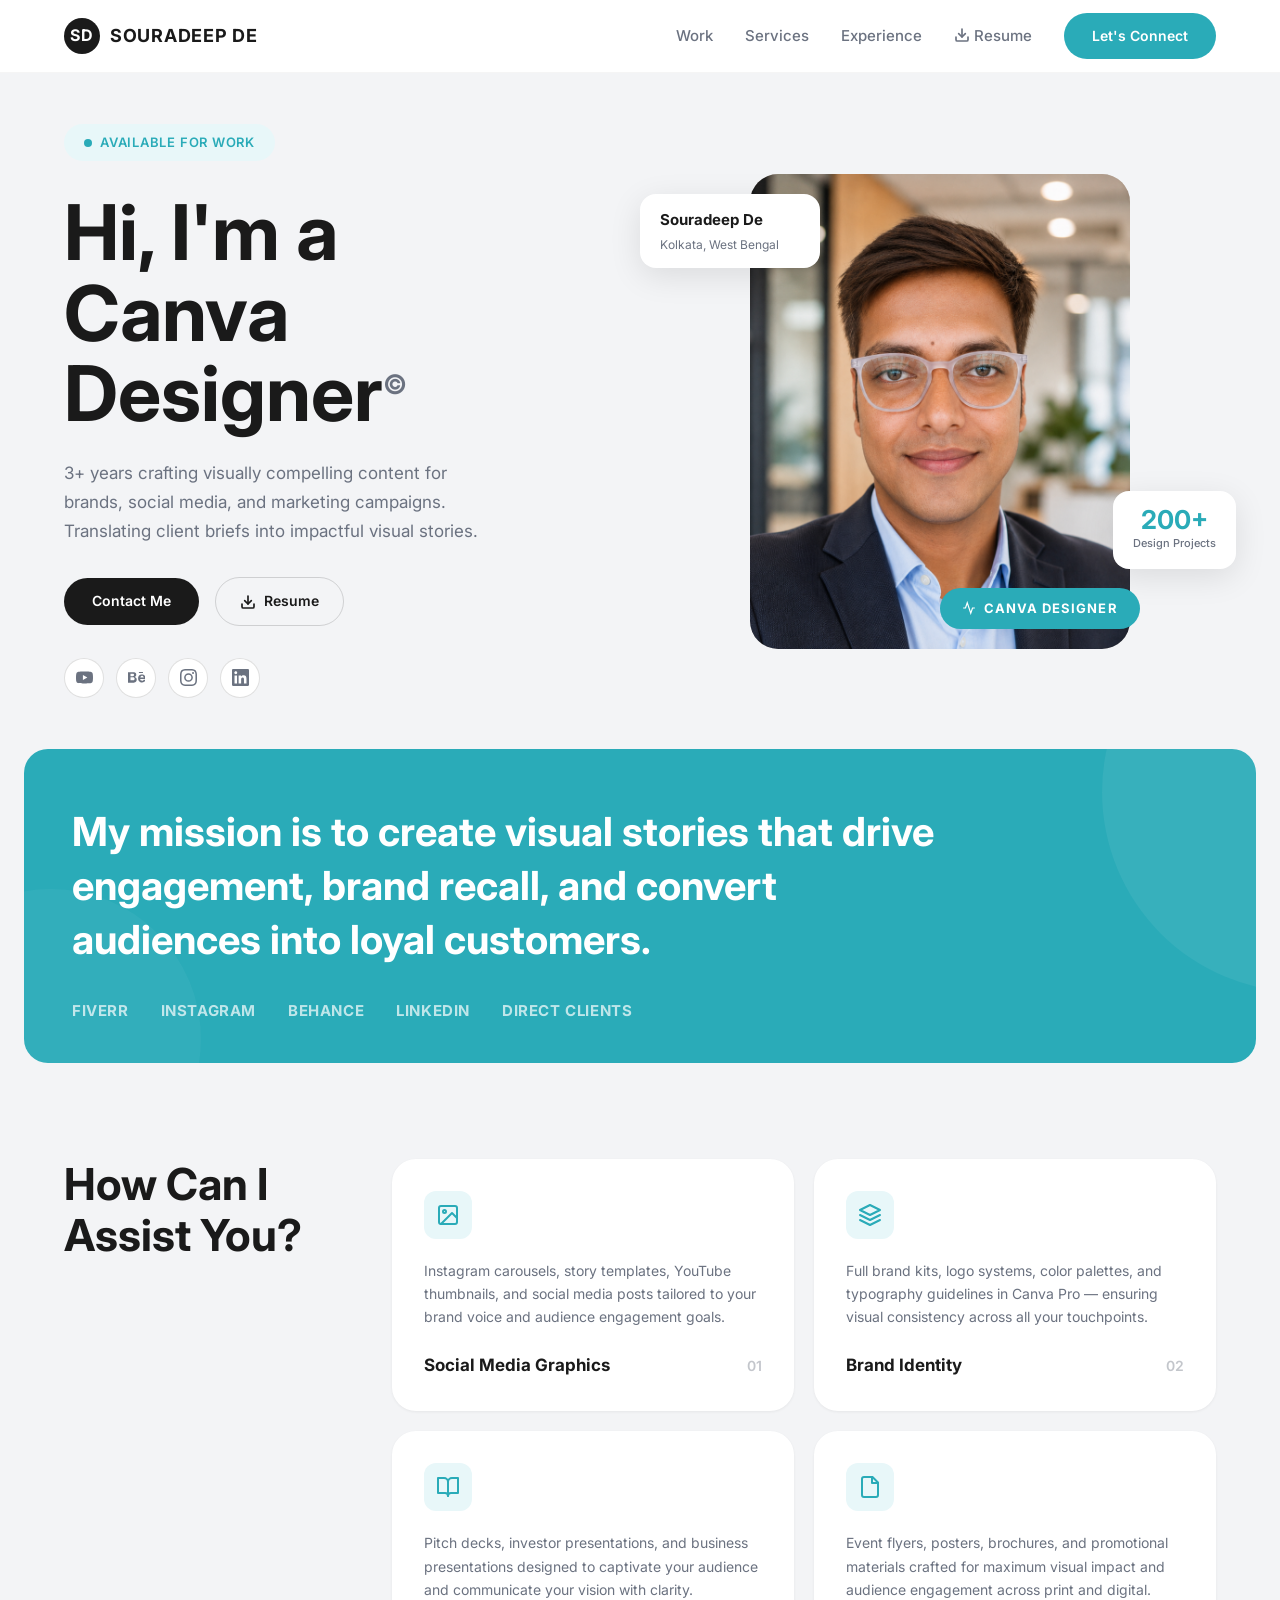
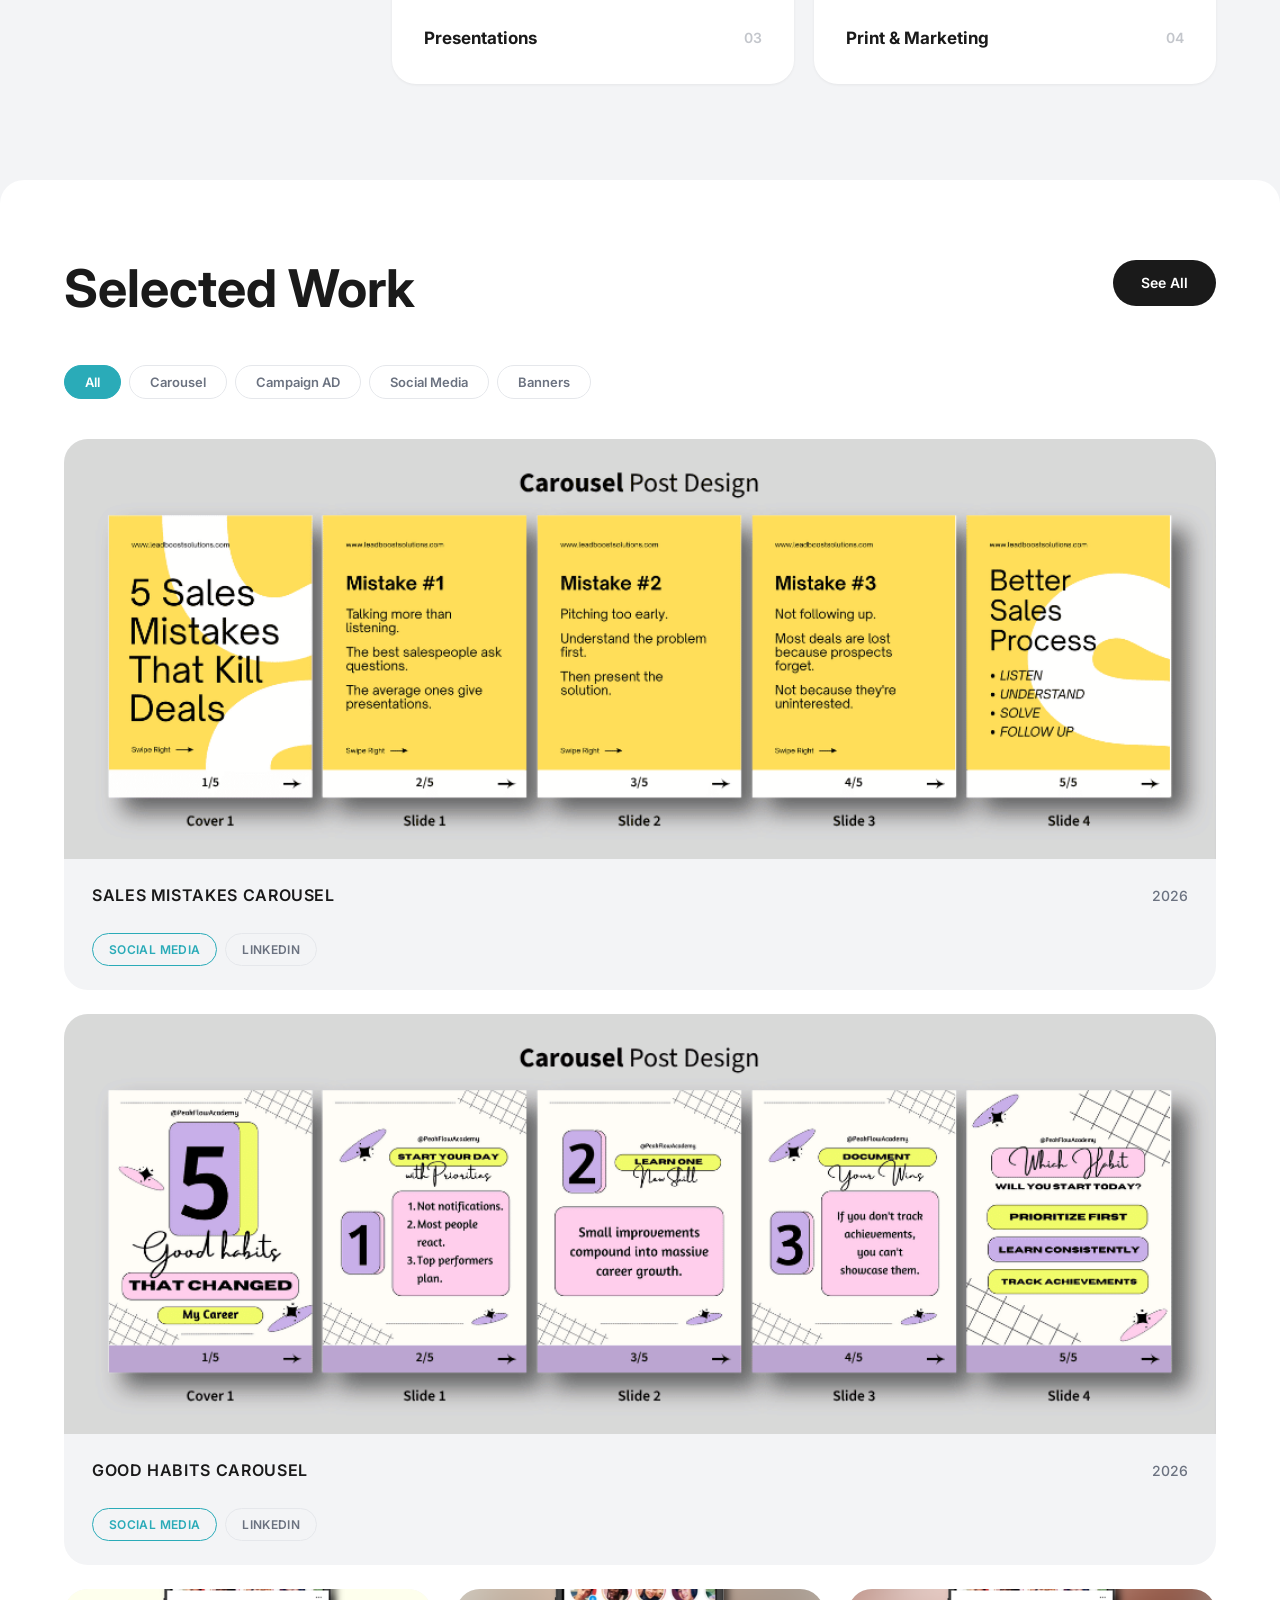
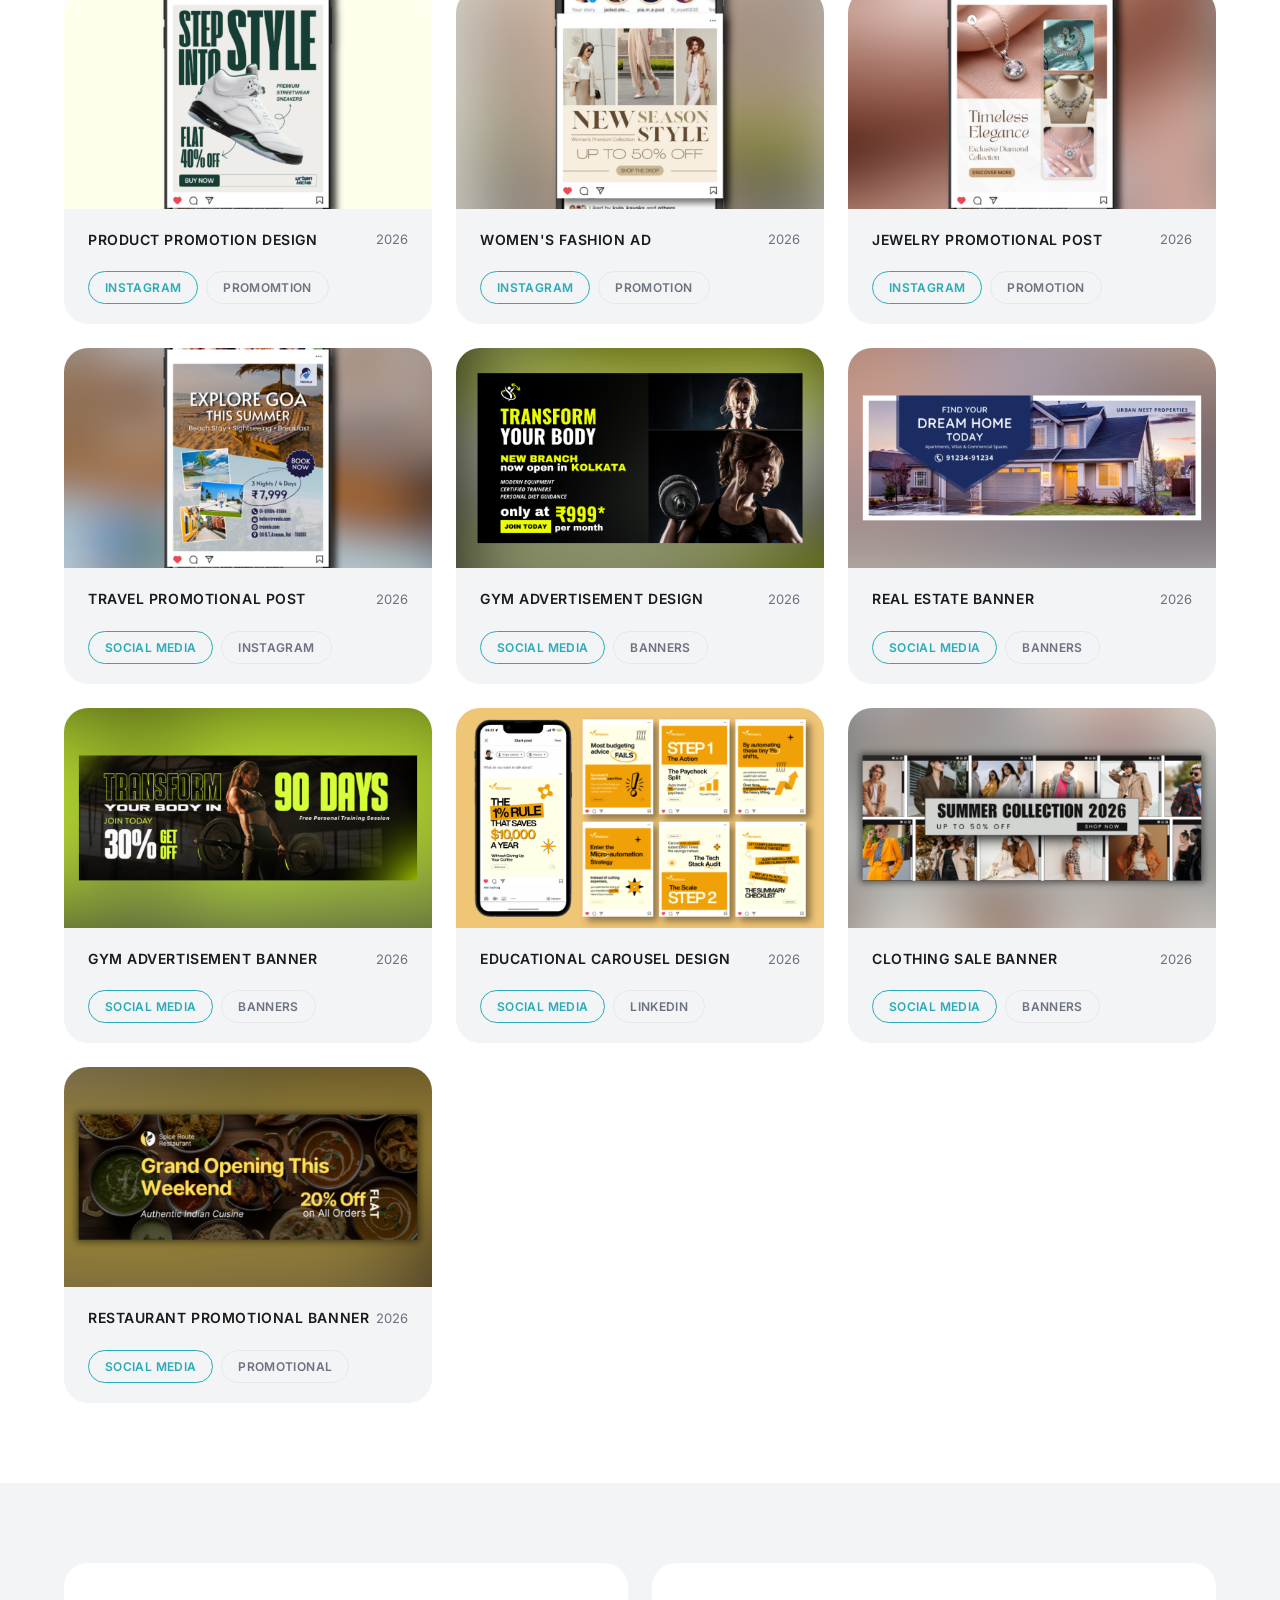
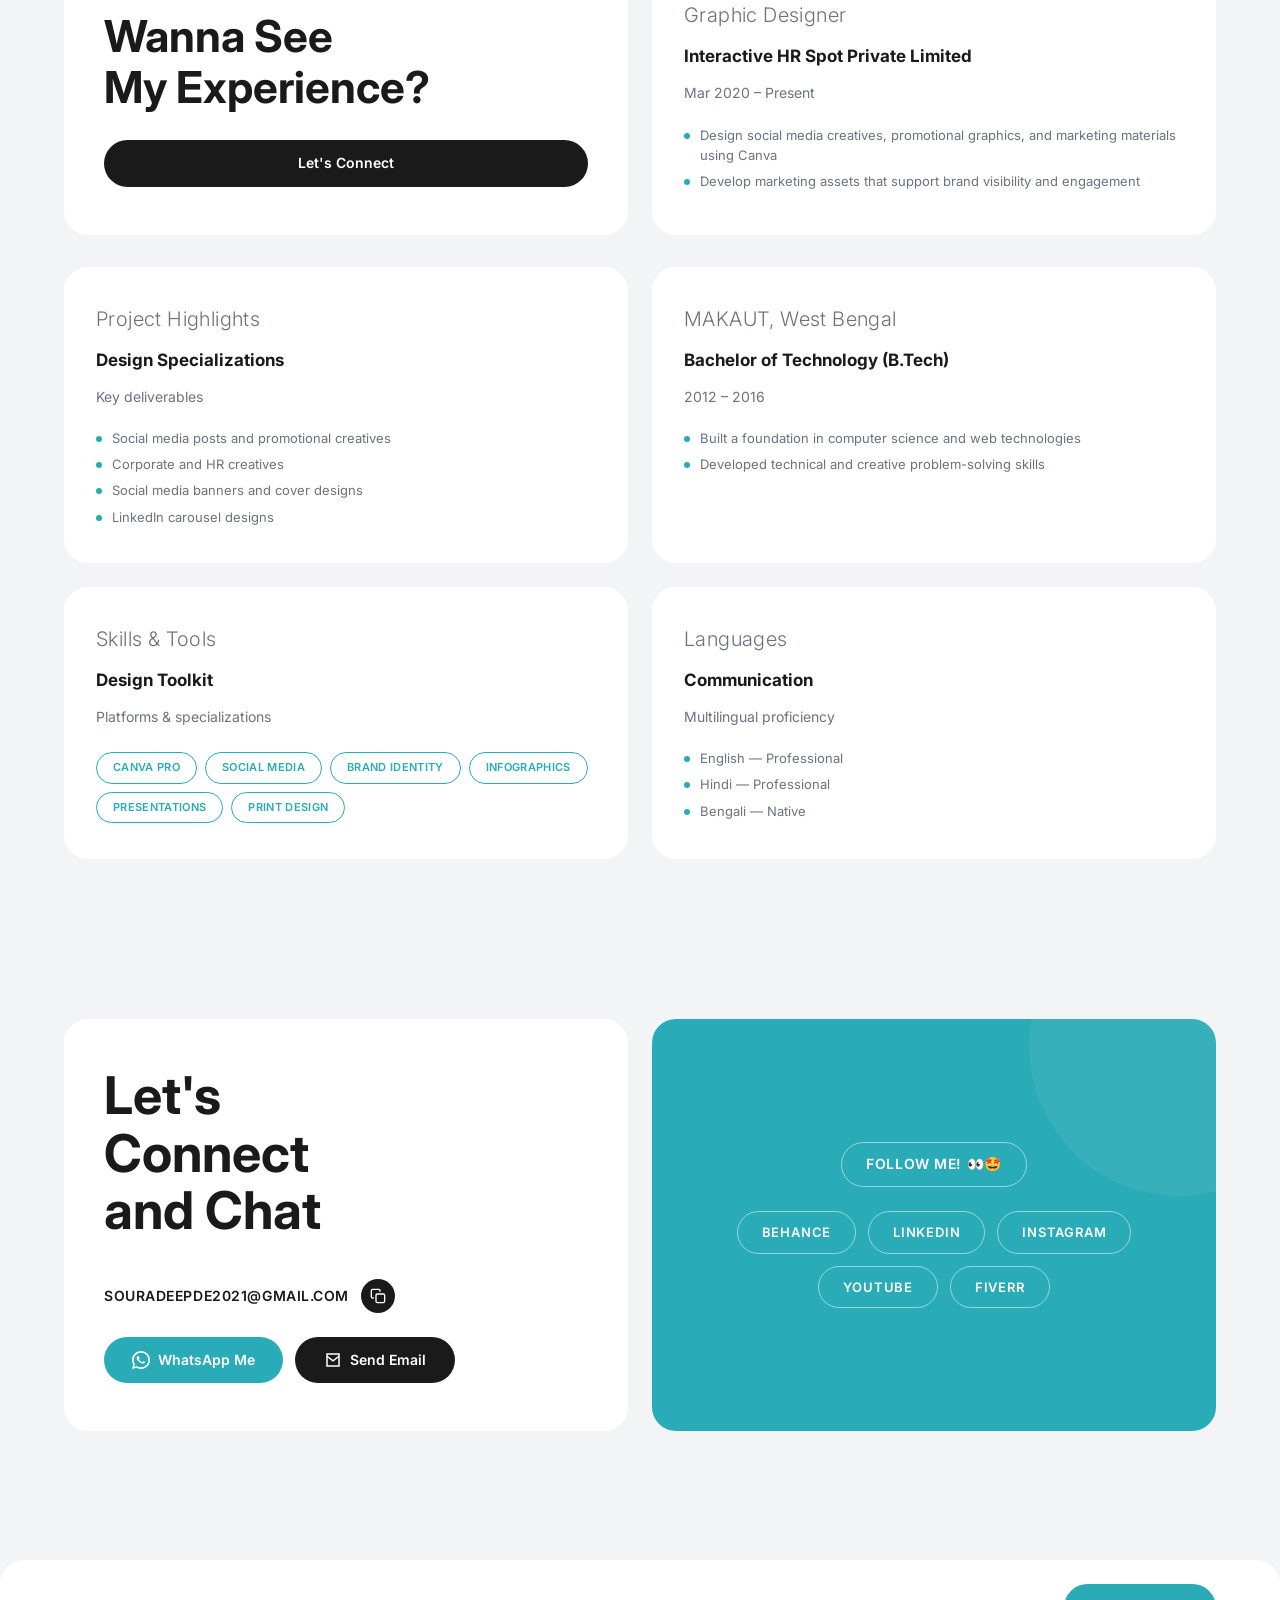
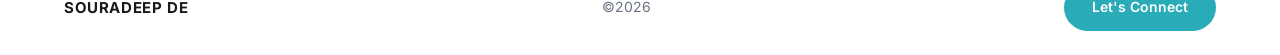
==== commit 86122a19: "Updated portfolio homepage" ====
--- a/index.html
+++ b/index.html
@@ -27,6 +27,12 @@
         <a href="#work" class="navbar__link">Work</a>
         <a href="#services" class="navbar__link">Services</a>
         <a href="#experience" class="navbar__link">Experience</a>
+        <a href="assets/resume/SOURADEEP-DE-RESUME.pdf" download class="navbar__link">
+          <svg width="16" height="16" viewBox="0 0 24 24" fill="none" stroke="currentColor" stroke-width="2.5" stroke-linecap="round" stroke-linejoin="round" style="vertical-align: -2px;">
+            <path d="M21 15v4a2 2 0 0 1-2 2H5a2 2 0 0 1-2-2v-4"/><polyline points="7 10 12 15 17 10"/><line x1="12" y1="15" x2="12" y2="3"/>
+          </svg>
+          Resume
+        </a>
         <a href="#contact" class="btn btn--teal" id="nav-book-call">Let's Connect</a>
       </div>
       <button class="navbar__hamburger" id="hamburger" aria-label="Toggle navigation menu" aria-expanded="false">
@@ -42,6 +48,7 @@
     <a href="#work" class="mobile-nav__link">Work</a>
     <a href="#services" class="mobile-nav__link">Services</a>
     <a href="#experience" class="mobile-nav__link">Experience</a>
+    <a href="assets/resume/SOURADEEP-DE-RESUME.pdf" download class="mobile-nav__link"><svg width="16" height="16" viewBox="0 0 24 24" fill="none" stroke="currentColor" stroke-width="2.5" stroke-linecap="round" stroke-linejoin="round"><path d="M21 15v4a2 2 0 0 1-2 2H5a2 2 0 0 1-2-2v-4"/><polyline points="7 10 12 15 17 10"/><line x1="12" y1="15" x2="12" y2="3"/></svg>Resume</a>
     <a href="#contact" class="btn btn--teal">Let's Connect</a>
   </div>
 
@@ -189,80 +196,80 @@
         </div>
         <div class="portfolio__featured reveal" data-category="carousel">
           <div class="portfolio__featured-img">
-            <img src="assets/images/projects/design-14-06-2026-12-13.png" alt="Social media graphics project — Instagram carousel design for a fitness brand" loading="lazy" width="1200" height="800">
+            <img src="assets/images/projects/design-14-06-2026-12-13.png" alt="Social media graphics project — LinkedIn carousel design for a brand" loading="lazy" width="1200" height="800">
           </div>
           <div class="portfolio__featured-info">
-            <span class="portfolio__featured-name">Fitness Brand Campaign</span>
-            <span class="portfolio__featured-year">2025</span>
+            <span class="portfolio__featured-name">Sales Mistakes Carousel</span>
+            <span class="portfolio__featured-year">2026</span>
           </div>
           <div class="portfolio__featured-tags">
             <span class="tag tag--teal">Social Media</span>
-            <span class="tag tag--gray">Instagram</span>
+            <span class="tag tag--gray">LinkedIn</span>
           </div>
         </div>
         <div class="portfolio__featured reveal" data-category="carousel">
           <div class="portfolio__featured-img">
-            <img src="assets/images/projects/design-14-06-2026-12-23.png" alt="Social media graphics project — Instagram carousel design for a fitness brand" loading="lazy" width="1200" height="800">
+            <img src="assets/images/projects/design-14-06-2026-12-23.png" alt="Good Habits Carousel" loading="lazy" width="1200" height="800">
           </div>
           <div class="portfolio__featured-info">
-            <span class="portfolio__featured-name">Fitness Brand Campaign</span>
-            <span class="portfolio__featured-year">2025</span>
+            <span class="portfolio__featured-name">Good Habits Carousel</span>
+            <span class="portfolio__featured-year">2026</span>
           </div>
           <div class="portfolio__featured-tags">
             <span class="tag tag--teal">Social Media</span>
-            <span class="tag tag--gray">Instagram</span>
+            <span class="tag tag--gray">LinkedIn</span>
           </div>
         </div>
         <div class="portfolio__grid">
           <article class="project-card reveal" data-category="social-media">
-            <div class="project-card__img"><img src="assets/images/projects/design-14-06-2026-12-33.png" alt="Brand identity kit design" loading="lazy" width="1200" height="800"></div>
-            <div class="project-card__info"><span class="project-card__name">Brand Identity Kit</span><span class="project-card__year">2025</span></div>
-            <div class="project-card__tags"><span class="tag tag--teal">Branding</span><span class="tag tag--gray">Brand Kit</span></div>
+            <div class="project-card__img"><img src="assets/images/projects/design-14-06-2026-12-33.png" alt="Product Promotion Design" loading="lazy" width="1200" height="800"></div>
+            <div class="project-card__info"><span class="project-card__name">Product Promotion Design</span><span class="project-card__year">2026</span></div>
+            <div class="project-card__tags"><span class="tag tag--teal">Instagram</span><span class="tag tag--gray">Promomtion</span></div>
           </article>
           <article class="project-card reveal" data-category="social-media">
-            <div class="project-card__img"><img src="assets/images/projects/design-14-06-2026-13-09.png" alt="YouTube thumbnail designs" loading="lazy" width="1200" height="800"></div>
-            <div class="project-card__info"><span class="project-card__name">YouTube Thumbnails</span><span class="project-card__year">2024</span></div>
-            <div class="project-card__tags"><span class="tag tag--teal">Social Media</span><span class="tag tag--gray">Thumbnails</span></div>
+            <div class="project-card__img"><img src="assets/images/projects/design-14-06-2026-13-09.png" alt="Women's Fashion Ad" loading="lazy" width="1200" height="800"></div>
+            <div class="project-card__info"><span class="project-card__name">Women's Fashion Ad</span><span class="project-card__year">2026</span></div>
+            <div class="project-card__tags"><span class="tag tag--teal">Instagram</span><span class="tag tag--gray">Promotion</span></div>
           </article>
           <article class="project-card reveal" data-category="social-media">
-            <div class="project-card__img"><img src="assets/images/projects/design-14-06-2026-12-50.png" alt="Creative event flyer design" loading="lazy" width="1200" height="800"></div>
-            <div class="project-card__info"><span class="project-card__name">Event Flyer Design</span><span class="project-card__year">2024</span></div>
-            <div class="project-card__tags"><span class="tag tag--teal">Print</span><span class="tag tag--gray">Event Flyer</span></div>
+            <div class="project-card__img"><img src="assets/images/projects/design-14-06-2026-12-50.png" alt="Jewelry Promotional Post" loading="lazy" width="1200" height="800"></div>
+            <div class="project-card__info"><span class="project-card__name">Jewelry Promotional Post</span><span class="project-card__year">2026</span></div>
+            <div class="project-card__tags"><span class="tag tag--teal">Instagram</span><span class="tag tag--gray">Promotion</span></div>
           </article>
           <article class="project-card reveal" data-category="social-media">
-            <div class="project-card__img"><img src="assets/images/projects/design-14-06-2026-13-15.png" alt="Instagram story templates" loading="lazy" width="1200" height="800"></div>
-            <div class="project-card__info"><span class="project-card__name">Story Templates</span><span class="project-card__year">2024</span></div>
+            <div class="project-card__img"><img src="assets/images/projects/design-14-06-2026-13-15.png" alt="Travel Promotional Post" loading="lazy" width="1200" height="800"></div>
+            <div class="project-card__info"><span class="project-card__name">Travel Promotional Post</span><span class="project-card__year">2026</span></div>
             <div class="project-card__tags"><span class="tag tag--teal">Social Media</span><span class="tag tag--gray">Instagram</span></div>
           </article>
           <article class="project-card reveal" data-category="campaign-ad">
-            <div class="project-card__img"><img src="assets/images/projects/design-14-06-2026-15-03.png" alt="Tri-fold brochure design" loading="lazy" width="1200" height="800"></div>
-            <div class="project-card__info"><span class="project-card__name">Real Estate Brochure</span><span class="project-card__year">2023</span></div>
-            <div class="project-card__tags"><span class="tag tag--teal">Print</span><span class="tag tag--gray">Brochure</span></div>
+            <div class="project-card__img"><img src="assets/images/projects/design-14-06-2026-15-03.png" alt="Gym Advertisement Design" loading="lazy" width="1200" height="800"></div>
+            <div class="project-card__info"><span class="project-card__name">Gym Advertisement Design</span><span class="project-card__year">2026</span></div>
+            <div class="project-card__tags"><span class="tag tag--teal">Social Media</span><span class="tag tag--gray">Banners</span></div>
           </article>
           <article class="project-card reveal" data-category="banners">
-            <div class="project-card__img"><img src="assets/images/projects/design-14-06-2026-15-20.png" alt="YouTube thumbnail designs" loading="lazy" width="1200" height="800"></div>
-            <div class="project-card__info"><span class="project-card__name">YouTube Thumbnails</span><span class="project-card__year">2024</span></div>
-            <div class="project-card__tags"><span class="tag tag--teal">Social Media</span><span class="tag tag--gray">Thumbnails</span></div>
+            <div class="project-card__img"><img src="assets/images/projects/design-14-06-2026-15-20.png" alt="Real Estate Banner" loading="lazy" width="1200" height="800"></div>
+            <div class="project-card__info"><span class="project-card__name">Real Estate Banner</span><span class="project-card__year">2026</span></div>
+            <div class="project-card__tags"><span class="tag tag--teal">Social Media</span><span class="tag tag--gray">Banners</span></div>
           </article>
           <article class="project-card reveal" data-category="banners">
-            <div class="project-card__img"><img src="assets/images/projects/design-14-06-2026-15-12.png" alt="Creative event flyer design" loading="lazy" width="1200" height="800"></div>
-            <div class="project-card__info"><span class="project-card__name">Event Flyer Design</span><span class="project-card__year">2024</span></div>
-            <div class="project-card__tags"><span class="tag tag--teal">Print</span><span class="tag tag--gray">Event Flyer</span></div>
+            <div class="project-card__img"><img src="assets/images/projects/design-14-06-2026-15-12.png" alt="Gym Advertisement Banner" loading="lazy" width="1200" height="800"></div>
+            <div class="project-card__info"><span class="project-card__name">Gym Advertisement Banner</span><span class="project-card__year">2026</span></div>
+            <div class="project-card__tags"><span class="tag tag--teal">Social Media</span><span class="tag tag--gray">Banners</span></div>
           </article>
           <article class="project-card reveal" data-category="carousel">
-            <div class="project-card__img"><img src="assets/images/projects/design-14-06-2026-12-34.png" alt="Startup pitch deck presentation design" loading="lazy" width="1200" height="800"></div>
-            <div class="project-card__info"><span class="project-card__name">Startup Pitch Deck</span><span class="project-card__year">2024</span></div>
-            <div class="project-card__tags"><span class="tag tag--teal">Presentations</span><span class="tag tag--gray">Pitch Deck</span></div>
+            <div class="project-card__img"><img src="assets/images/projects/design-14-06-2026-12-34.png" alt="Educational Carousel Design" loading="lazy" width="1200" height="800"></div>
+            <div class="project-card__info"><span class="project-card__name">Educational Carousel Design</span><span class="project-card__year">2026</span></div>
+            <div class="project-card__tags"><span class="tag tag--teal">Social Media</span><span class="tag tag--gray">LinkedIn</span></div>
           </article>
           <article class="project-card reveal" data-category="banners">
-            <div class="project-card__img"><img src="assets/images/projects/design-14-06-2026-15-07.png" alt="Instagram story templates" loading="lazy" width="1200" height="800"></div>
-            <div class="project-card__info"><span class="project-card__name">Story Templates</span><span class="project-card__year">2024</span></div>
-            <div class="project-card__tags"><span class="tag tag--teal">Social Media</span><span class="tag tag--gray">Instagram</span></div>
+            <div class="project-card__img"><img src="assets/images/projects/design-14-06-2026-15-07.png" alt="Clothing Sale Banner" loading="lazy" width="1200" height="800"></div>
+            <div class="project-card__info"><span class="project-card__name">Clothing Sale Banner</span><span class="project-card__year">2026</span></div>
+            <div class="project-card__tags"><span class="tag tag--teal">Social Media</span><span class="tag tag--gray">Banners</span></div>
           </article>
           <article class="project-card reveal" data-category="banners">
-            <div class="project-card__img"><img src="assets/images/projects/design-14-06-2026-15-09.png" alt="Tri-fold brochure design" loading="lazy" width="1200" height="800"></div>
-            <div class="project-card__info"><span class="project-card__name">Real Estate Brochure</span><span class="project-card__year">2023</span></div>
-            <div class="project-card__tags"><span class="tag tag--teal">Print</span><span class="tag tag--gray">Brochure</span></div>
+            <div class="project-card__img"><img src="assets/images/projects/design-14-06-2026-15-09.png" alt="Restaurant Promotional Banner" loading="lazy" width="1200" height="800"></div>
+            <div class="project-card__info"><span class="project-card__name">Restaurant Promotional Banner</span><span class="project-card__year">2026</span></div>
+            <div class="project-card__tags"><span class="tag tag--teal">Social Media</span><span class="tag tag--gray">Promotional</span></div>
           </article>
         </div>
       </div>
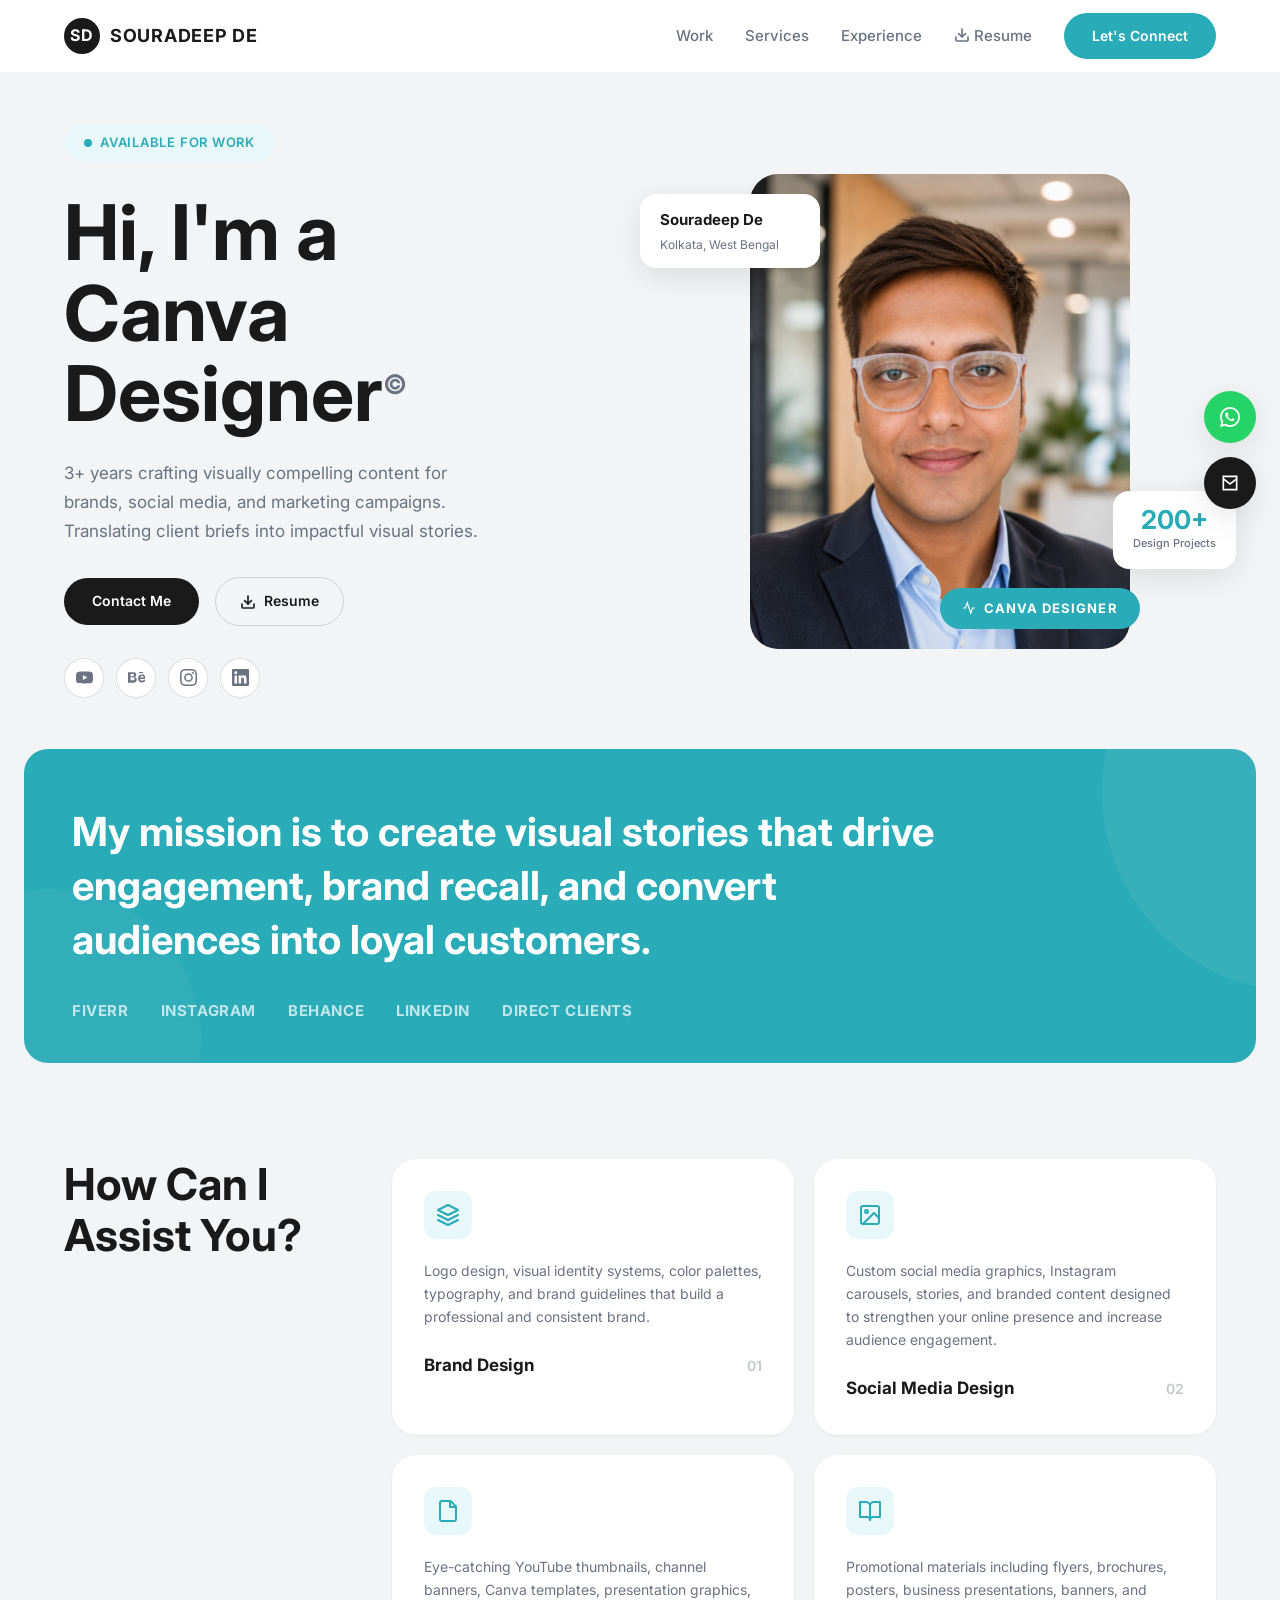
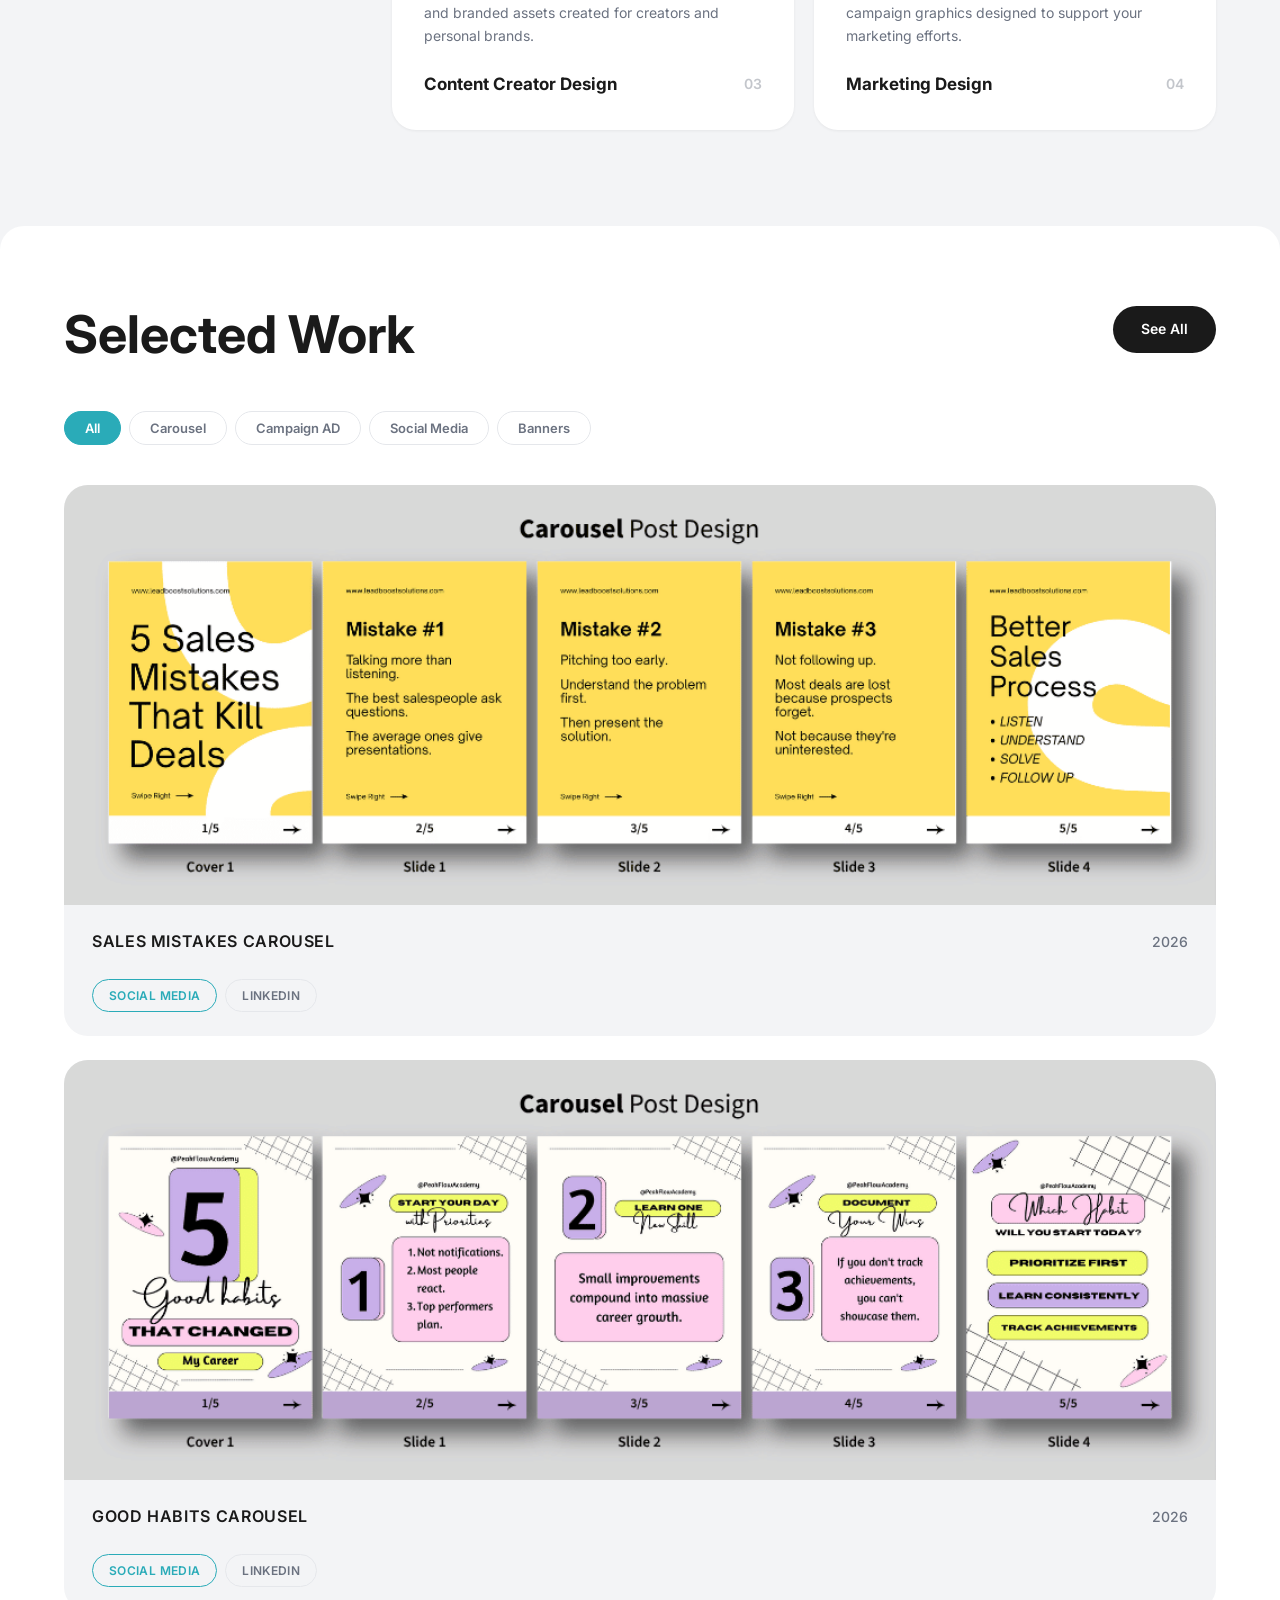
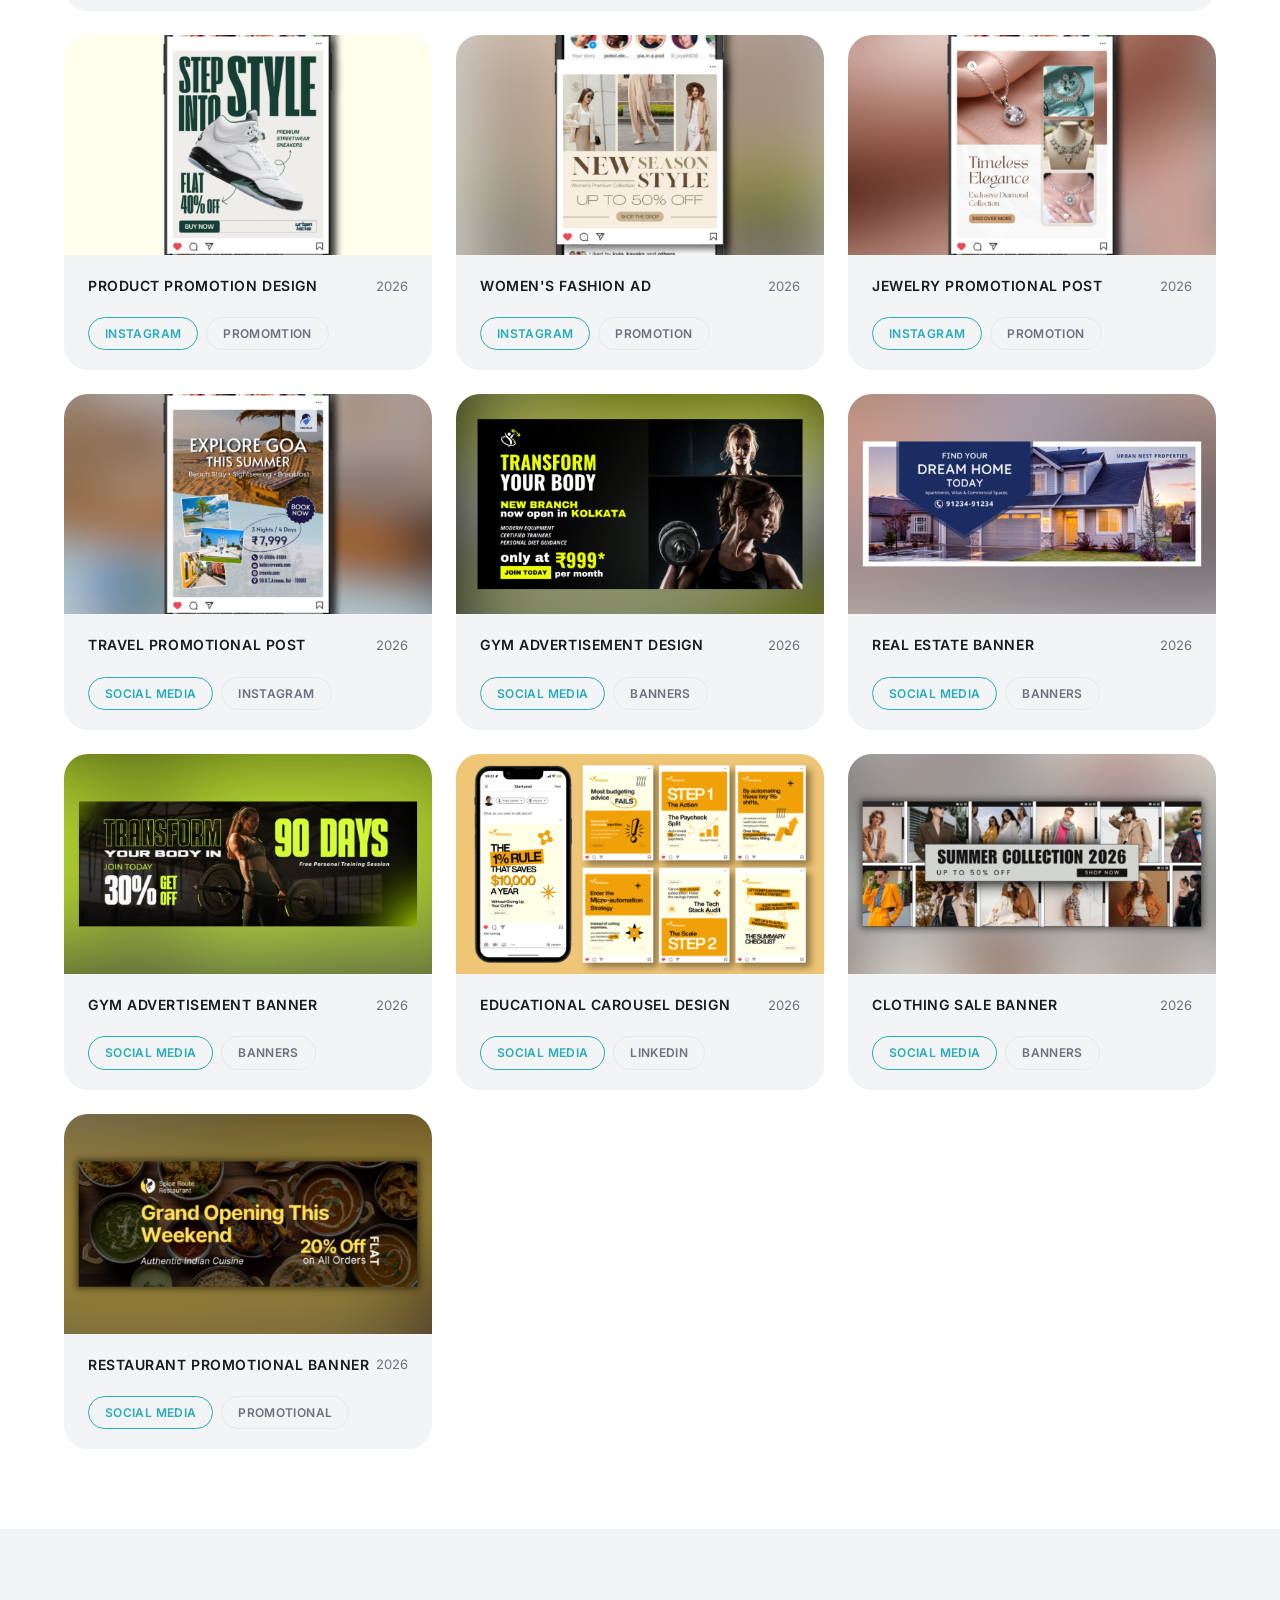
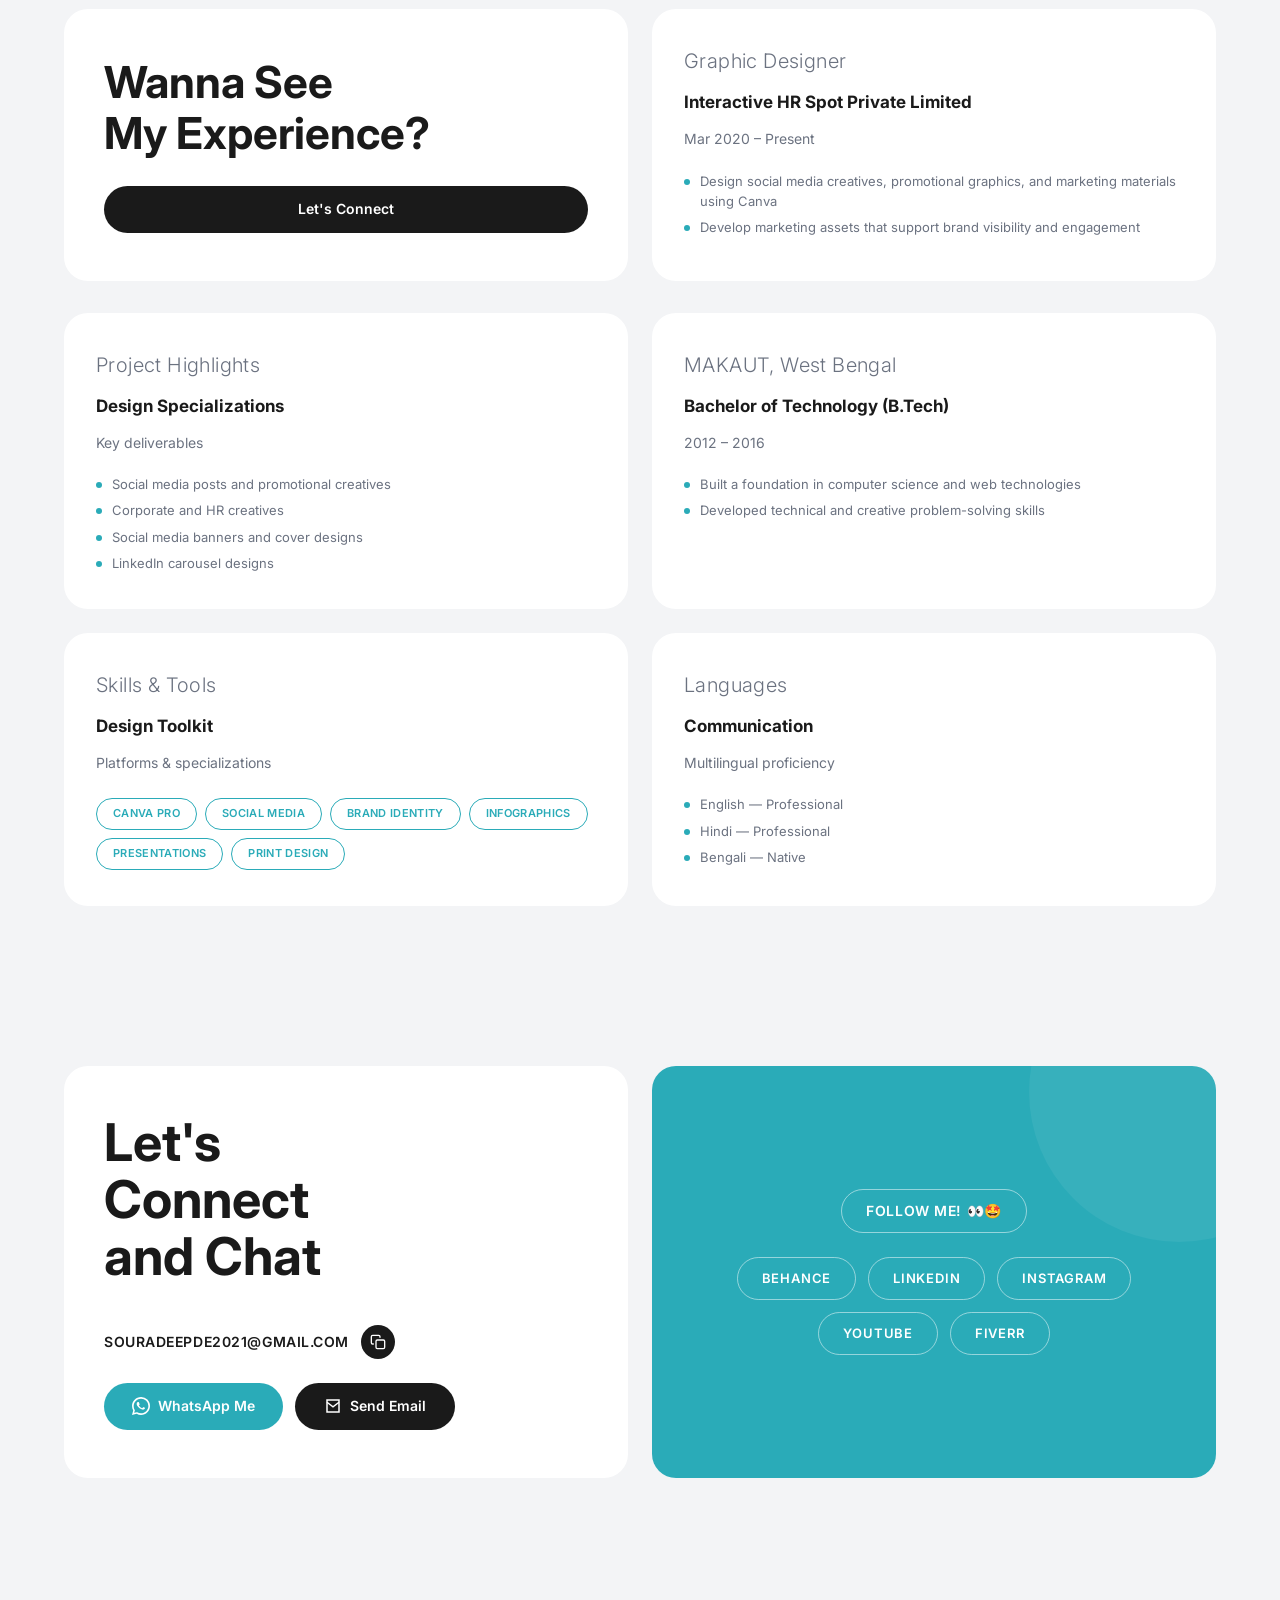
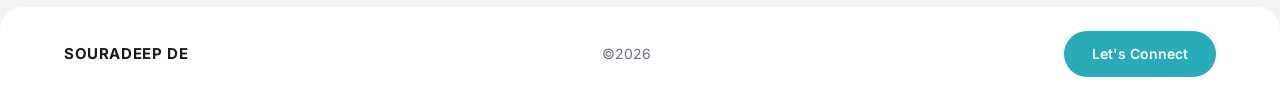
==== commit f5736964: "Added services page and updated portfolio" ====
--- a/index.html
+++ b/index.html
@@ -41,15 +41,32 @@
         <span></span>
       </button>
     </div>
+
+    <!-- Mobile Nav Dropdown -->
+    <div class="mobile-nav" id="mobile-nav" role="dialog" aria-label="Mobile navigation">
+      <a href="#work" class="mobile-nav__link">Work</a>
+      <a href="#services" class="mobile-nav__link">Services</a>
+      <a href="#experience" class="mobile-nav__link">Experience</a>
+      <a href="assets/resume/SOURADEEP-DE-RESUME.pdf" download class="mobile-nav__link"><svg width="16" height="16" viewBox="0 0 24 24" fill="none" stroke="currentColor" stroke-width="2.5" stroke-linecap="round" stroke-linejoin="round"><path d="M21 15v4a2 2 0 0 1-2 2H5a2 2 0 0 1-2-2v-4"/><polyline points="7 10 12 15 17 10"/><line x1="12" y1="15" x2="12" y2="3"/></svg>Resume</a>
+      <a href="#contact" class="btn btn--teal">Let's Connect</a>
+    </div>
   </nav>
 
-  <!-- Mobile Nav Overlay -->
-  <div class="mobile-nav" id="mobile-nav" role="dialog" aria-label="Mobile navigation">
-    <a href="#work" class="mobile-nav__link">Work</a>
-    <a href="#services" class="mobile-nav__link">Services</a>
-    <a href="#experience" class="mobile-nav__link">Experience</a>
-    <a href="assets/resume/SOURADEEP-DE-RESUME.pdf" download class="mobile-nav__link"><svg width="16" height="16" viewBox="0 0 24 24" fill="none" stroke="currentColor" stroke-width="2.5" stroke-linecap="round" stroke-linejoin="round"><path d="M21 15v4a2 2 0 0 1-2 2H5a2 2 0 0 1-2-2v-4"/><polyline points="7 10 12 15 17 10"/><line x1="12" y1="15" x2="12" y2="3"/></svg>Resume</a>
-    <a href="#contact" class="btn btn--teal">Let's Connect</a>
+  <!-- ====== STICKY SIDEBAR CTA ====== -->
+  <div class="sidebar-cta" aria-label="Quick contact">
+    <a href="https://wa.me/918961847276" target="_blank" rel="noopener noreferrer" class="sidebar-cta__btn sidebar-cta__btn--whatsapp">
+      <svg width="20" height="20" viewBox="0 0 24 24" fill="currentColor">
+        <path d="M20.52 3.48A11.8 11.8 0 0012.04 0C5.42 0 .03 5.39.03 12c0 2.11.55 4.18 1.59 6.01L0 24l6.16-1.61A11.94 11.94 0 0012.04 24C18.65 24 24 18.61 24 12c0-3.2-1.25-6.2-3.48-8.52zM12.04 21.8c-1.8 0-3.57-.48-5.12-1.39l-.37-.22-3.65.95.97-3.56-.24-.37A9.75 9.75 0 012.23 12c0-5.41 4.4-9.81 9.81-9.81 2.62 0 5.08 1.02 6.93 2.87A9.73 9.73 0 0121.84 12c0 5.41-4.4 9.8-9.8 9.8zm5.38-7.35c-.29-.14-1.72-.85-1.99-.95-.27-.1-.47-.14-.67.15-.2.29-.77.95-.94 1.14-.17.2-.34.22-.63.08-.29-.14-1.22-.45-2.33-1.44-.86-.77-1.44-1.72-1.61-2.01-.17-.29-.02-.44.13-.58.13-.13.29-.34.43-.51.14-.17.19-.29.29-.48.1-.19.05-.36-.02-.51-.07-.14-.67-1.62-.92-2.22-.24-.58-.48-.5-.67-.51h-.57c-.19 0-.48.07-.73.36-.24.29-.95.93-.95 2.28 0 1.34.97 2.64 1.11 2.82.14.19 1.9 2.9 4.61 4.06.65.28 1.16.45 1.56.58.65.21 1.24.18 1.71.11.52-.08 1.72-.7 1.96-1.38.24-.68.24-1.26.17-1.38-.07-.12-.27-.19-.56-.33z"/>
+      </svg>
+      <span class="sidebar-cta__label">WhatsApp</span>
+    </a>
+    <a href="mailto:souradeepde2021@gmail.com" class="sidebar-cta__btn sidebar-cta__btn--email">
+      <svg width="20" height="20" viewBox="0 0 24 24" fill="none" stroke="currentColor" stroke-width="2">
+        <path d="M4 4h16v16H4z"/>
+        <path d="M4 7l8 6 8-6"/>
+      </svg>
+      <span class="sidebar-cta__label">Email</span>
+    </a>
   </div>
 
   <main>
@@ -138,41 +155,41 @@
         <div class="services__grid">
           <article class="service-card reveal">
             <div class="service-card__icon">
-              <svg viewBox="0 0 24 24" fill="none" stroke="currentColor" stroke-width="2" stroke-linecap="round" stroke-linejoin="round"><rect x="3" y="3" width="18" height="18" rx="2"/><circle cx="8.5" cy="8.5" r="1.5"/><path d="M21 15l-5-5L5 21"/></svg>
-            </div>
-            <p class="service-card__desc">Instagram carousels, story templates, YouTube thumbnails, and social media posts tailored to your brand voice and audience engagement goals.</p>
+              <svg viewBox="0 0 24 24" fill="none" stroke="currentColor" stroke-width="2" stroke-linecap="round" stroke-linejoin="round"><path d="M12 2L2 7l10 5 10-5-10-5z"/><path d="M2 17l10 5 10-5"/><path d="M2 12l10 5 10-5"/></svg>
+            </div>
+            <p class="service-card__desc">Logo design, visual identity systems, color palettes, typography, and brand guidelines that build a professional and consistent brand.</p>
             <div class="service-card__footer">
-              <span class="service-card__title">Social Media Graphics</span>
+              <span class="service-card__title">Brand Design</span>
               <span class="service-card__num">01</span>
             </div>
           </article>
           <article class="service-card reveal">
             <div class="service-card__icon">
-              <svg viewBox="0 0 24 24" fill="none" stroke="currentColor" stroke-width="2" stroke-linecap="round" stroke-linejoin="round"><path d="M12 2L2 7l10 5 10-5-10-5z"/><path d="M2 17l10 5 10-5"/><path d="M2 12l10 5 10-5"/></svg>
-            </div>
-            <p class="service-card__desc">Full brand kits, logo systems, color palettes, and typography guidelines in Canva Pro — ensuring visual consistency across all your touchpoints.</p>
+              <svg viewBox="0 0 24 24" fill="none" stroke="currentColor" stroke-width="2" stroke-linecap="round" stroke-linejoin="round"><rect x="3" y="3" width="18" height="18" rx="2"/><circle cx="8.5" cy="8.5" r="1.5"/><path d="M21 15l-5-5L5 21"/></svg>
+            </div>
+            <p class="service-card__desc">Custom social media graphics, Instagram carousels, stories, and branded content designed to strengthen your online presence and increase audience engagement.</p>
             <div class="service-card__footer">
-              <span class="service-card__title">Brand Identity</span>
+              <span class="service-card__title">Social Media Design</span>
               <span class="service-card__num">02</span>
+            </div>
+          </article>
+          <article class="service-card reveal">
+            <div class="service-card__icon">
+              <svg viewBox="0 0 24 24" fill="none" stroke="currentColor" stroke-width="2" stroke-linecap="round" stroke-linejoin="round"><path d="M14.5 2H6a2 2 0 00-2 2v16a2 2 0 002 2h12a2 2 0 002-2V7.5L14.5 2z"/><polyline points="14 2 14 8 20 8"/></svg>
+            </div>
+            <p class="service-card__desc">Eye-catching YouTube thumbnails, channel banners, Canva templates, presentation graphics, and branded assets created for creators and personal brands.</p>
+            <div class="service-card__footer">
+              <span class="service-card__title">Content Creator Design</span>
+              <span class="service-card__num">03</span>
             </div>
           </article>
           <article class="service-card reveal">
             <div class="service-card__icon">
               <svg viewBox="0 0 24 24" fill="none" stroke="currentColor" stroke-width="2" stroke-linecap="round" stroke-linejoin="round"><path d="M2 3h6a4 4 0 014 4v14a3 3 0 00-3-3H2z"/><path d="M22 3h-6a4 4 0 00-4 4v14a3 3 0 013-3h7z"/></svg>
             </div>
-            <p class="service-card__desc">Pitch decks, investor presentations, and business presentations designed to captivate your audience and communicate your vision with clarity.</p>
+            <p class="service-card__desc">Promotional materials including flyers, brochures, posters, business presentations, banners, and campaign graphics designed to support your marketing efforts.</p>
             <div class="service-card__footer">
-              <span class="service-card__title">Presentations</span>
-              <span class="service-card__num">03</span>
-            </div>
-          </article>
-          <article class="service-card reveal">
-            <div class="service-card__icon">
-              <svg viewBox="0 0 24 24" fill="none" stroke="currentColor" stroke-width="2" stroke-linecap="round" stroke-linejoin="round"><path d="M14.5 2H6a2 2 0 00-2 2v16a2 2 0 002 2h12a2 2 0 002-2V7.5L14.5 2z"/><polyline points="14 2 14 8 20 8"/></svg>
-            </div>
-            <p class="service-card__desc">Event flyers, posters, brochures, and promotional materials crafted for maximum visual impact and audience engagement across print and digital.</p>
-            <div class="service-card__footer">
-              <span class="service-card__title">Print & Marketing</span>
+              <span class="service-card__title">Marketing Design</span>
               <span class="service-card__num">04</span>
             </div>
           </article>
--- a/style.css
+++ b/style.css
@@ -242,36 +242,118 @@
   transform: rotate(-45deg) translate(5px, -5px);
 }
 
-/* Mobile nav overlay */
+/* Mobile nav dropdown */
 .mobile-nav {
   display: none;
-  position: fixed;
-  inset: 0;
+  position: absolute;
+  top: 72px;
+  left: 0;
+  right: 0;
   background: var(--clr-surface);
+  border-bottom: 1px solid rgba(0,0,0,0.06);
+  box-shadow: var(--shadow-md);
   z-index: 1050;
   flex-direction: column;
-  align-items: center;
-  justify-content: center;
-  gap: 32px;
-  opacity: 0;
-  visibility: hidden;
-  transition: all 0.4s ease;
-}
-
-.mobile-nav.active {
+  align-items: stretch;
+  gap: 0;
+  max-height: 0;
+  overflow: hidden;
   opacity: 1;
   visibility: visible;
-}
-
-.mobile-nav a {
-  font-size: 28px;
+  transition: max-height var(--transition);
+}
+
+.mobile-nav.active {
+  max-height: 400px;
+}
+
+.mobile-nav__link {
+  font-size: 15px;
+  font-weight: 500;
+  color: var(--clr-text);
+  padding: 16px 24px;
+  border-bottom: 1px solid rgba(0,0,0,0.04);
+  display: flex;
+  align-items: center;
+  gap: 8px;
+  transition: color var(--transition);
+}
+
+.mobile-nav__link:hover {
+  color: var(--clr-primary);
+}
+
+.mobile-nav .btn {
+  margin: 16px 24px;
+  text-align: center;
+  justify-content: center;
+}
+
+/* ===== STICKY SIDEBAR CTA ===== */
+.sidebar-cta {
+  position: fixed;
+  right: 24px;
+  top: 50%;
+  transform: translateY(-50%);
+  z-index: 900;
+  display: flex;
+  flex-direction: column;
+  align-items: flex-end;
+  gap: 14px;
+}
+
+.sidebar-cta__btn {
+  display: flex;
+  align-items: center;
+  justify-content: center;
+  gap: 0;
+  flex: 0 0 auto;
+  height: 52px;
+  width: 52px;
+  padding: 0;
+  border-radius: var(--radius-pill);
+  color: #fff;
+  box-shadow: var(--shadow-lg);
+  overflow: hidden;
+  will-change: width;
+  transition: width var(--transition), box-shadow var(--transition), transform var(--transition);
+}
+
+.sidebar-cta__btn svg {
+  flex-shrink: 0;
+}
+
+.sidebar-cta__label {
+  font-size: 14px;
   font-weight: 600;
-  color: var(--clr-text);
-  transition: color var(--transition);
-}
-
-.mobile-nav a:hover {
-  color: var(--clr-primary);
+  white-space: nowrap;
+  opacity: 0;
+  max-width: 0;
+  transition: opacity var(--transition), max-width var(--transition);
+}
+
+@media (hover: hover) and (pointer: fine) {
+  .sidebar-cta__btn:hover {
+    width: 156px;
+    justify-content: flex-start;
+    padding-left: 16px;
+    transform: translateX(-4px);
+    box-shadow: var(--shadow-hover);
+  }
+
+  .sidebar-cta__btn:hover .sidebar-cta__label {
+    opacity: 1;
+    max-width: 100px;
+    margin-left: 10px;
+  }
+}
+
+.sidebar-cta__btn--whatsapp {
+  background: #25D366;
+}
+
+.sidebar-cta__btn--email {
+  background: var(--clr-text);
 }
 
 /* ===== HERO SECTION ===== */
@@ -1300,6 +1382,16 @@
     padding: 64px 0;
   }
 
+  .sidebar-cta {
+    right: 16px;
+    gap: 12px;
+  }
+
+  .sidebar-cta__btn {
+    height: 48px;
+    width: 48px;
+  }
+
   .navbar__links {
     display: none;
   }
